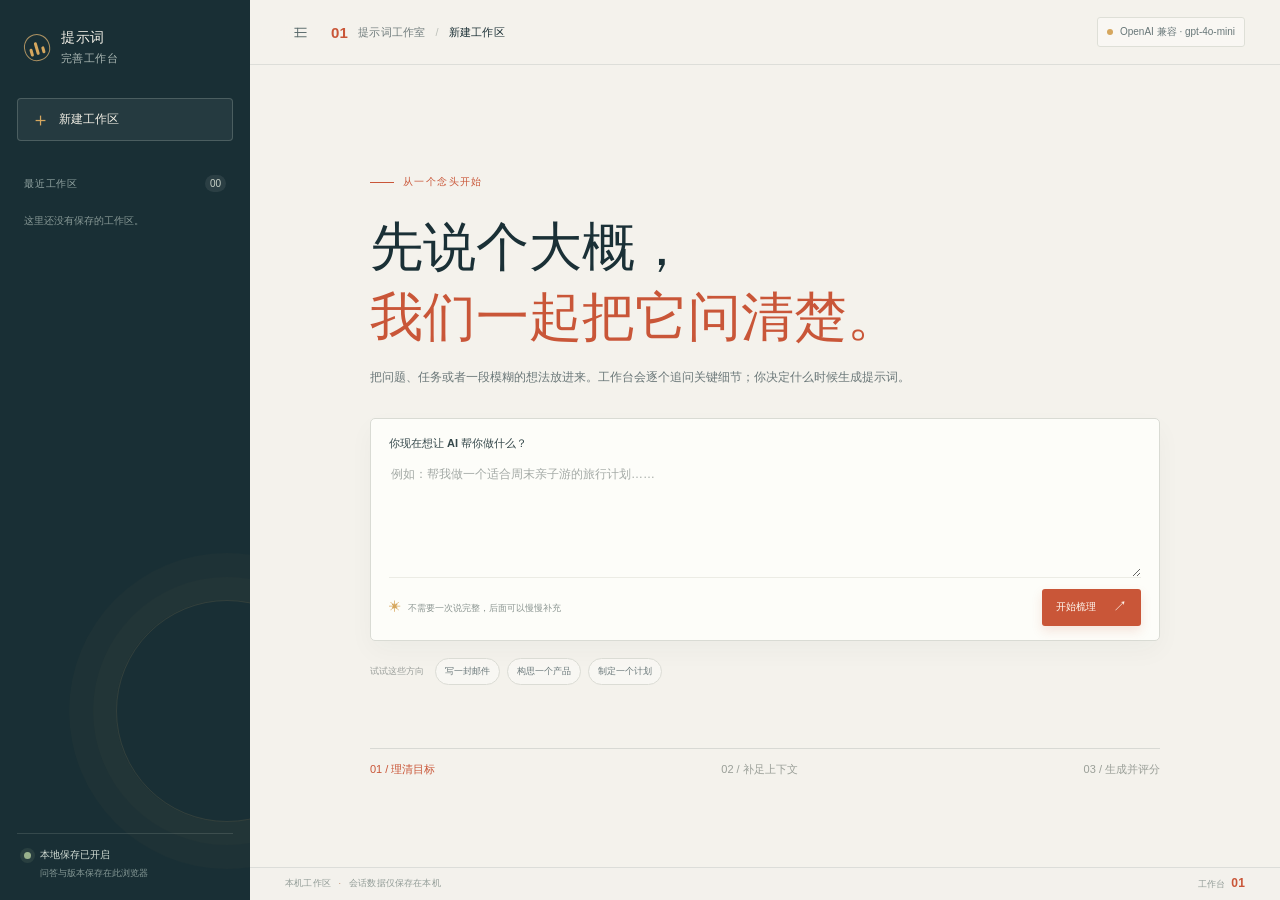
==== static/index.html @ e7ed77cf "初始化：浏览器端提示词完善工作台" ====
<!doctype html>
<html lang="zh-CN">
<head>
  <meta charset="utf-8">
  <meta name="viewport" content="width=device-width, initial-scale=1">
  <meta name="theme-color" content="#f4f2ec">
  <title>提示词完善工作台</title>
  <link rel="stylesheet" href="styles.css?v=19">
  <script src="browser-api.js?v=19" defer></script>
  <script src="app.js?v=19" defer></script>
</head>
<body>
  <div class="app-shell">
    <aside class="sidebar" id="sidebar">
      <div class="brand-lockup">
        <div class="brand-symbol" aria-hidden="true"><span></span><span></span><span></span></div>
        <div>
          <div class="brand-name">提示词</div>
          <div class="brand-caption">完善工作台</div>
        </div>
      </div>

      <button class="new-session-button" id="new-session-button" type="button">
        <span class="plus-mark" aria-hidden="true">＋</span>
        新建工作区
      </button>

      <div class="sidebar-section-head">
        <span>最近工作区</span>
        <span class="session-count" id="session-count">0</span>
      </div>
      <nav class="session-list" id="session-list" aria-label="已保存的会话"></nav>

      <div class="sidebar-footnote">
        <span class="local-indicator" aria-hidden="true"></span>
        <div>
          <strong>本地保存已开启</strong>
          <span>问答与版本保存在此浏览器</span>
        </div>
      </div>
    </aside>

    <main class="main-area">
      <header class="topbar">
        <button class="mobile-brand" id="mobile-brand" type="button" aria-label="打开会话列表">
          <div class="brand-symbol small" aria-hidden="true"><span></span><span></span><span></span></div>
          <span>提示词工作台</span>
        </button>
        <div class="topbar-leading">
          <button class="icon-button sidebar-toggle" id="sidebar-toggle" type="button" aria-label="收起侧栏" title="收起侧栏">
            <svg viewBox="0 0 24 24" aria-hidden="true"><path d="M4 6h16M4 12h16M4 18h16"/><path d="M8 6v12"/></svg>
          </button>
          <div class="crumbs" id="crumbs">
            <span class="crumb-index">01</span>
            <span>提示词工作室</span>
            <span class="crumb-divider">/</span>
            <span class="crumb-current" id="crumb-current">新建工作区</span>
          </div>
        </div>
        <div class="topbar-actions">
          <button class="model-chip" id="model-chip" type="button" aria-label="修改模型连接" aria-haspopup="dialog" title="点击修改模型连接"><span class="model-chip-dot"></span><span id="model-chip-label">模型待配置</span></button>
        </div>
      </header>

      <div class="toast" id="toast" role="status" aria-live="polite"></div>

      <section class="welcome-view" id="welcome-view">
        <div class="welcome-kicker"><span class="kicker-line"></span> 从一个念头开始</div>
        <h1>先说个大概，<br><em>我们一起把它问清楚。</em></h1>
        <p class="welcome-copy">把问题、任务或者一段模糊的想法放进来。工作台会逐个追问关键细节；你决定什么时候生成提示词。</p>

        <form class="starter-card" id="initial-form">
          <label for="initial-request">你现在想让 AI 帮你做什么？</label>
          <textarea id="initial-request" name="initial_request" maxlength="20000" rows="5" placeholder="例如：帮我做一个适合周末亲子游的旅行计划……" required></textarea>
          <div class="starter-footer">
            <span class="input-hint"><span class="sparkle-mark">✳</span> 不需要一次说完整，后面可以慢慢补充</span>
            <button class="primary-button" type="submit"><span>开始梳理</span><span class="button-arrow" aria-hidden="true">↗</span></button>
          </div>
        </form>

        <div class="examples-row">
          <span class="examples-label">试试这些方向</span>
          <button class="example-chip" data-example="帮我写一封邮件，邀请客户参加新品发布会。" type="button">写一封邮件</button>
          <button class="example-chip" data-example="我想做一个帮助小团队整理会议结论的工具。" type="button">构思一个产品</button>
          <button class="example-chip" data-example="帮我制定一个适合初学者的 8 周跑步计划。" type="button">制定一个计划</button>
        </div>

        <div class="welcome-footer"><span>01 / 理清目标</span><span>02 / 补足上下文</span><span>03 / 生成并评分</span></div>
      </section>

      <section class="workspace-view is-hidden" id="workspace-view">
        <div class="workspace-grid">
          <section class="conversation-column" id="conversation-column" aria-label="需求梳理对话">
            <div class="session-heading">
              <div>
                <div class="eyebrow">需求访谈 <span class="eyebrow-rule"></span> <span id="round-label">第 01 问</span></div>
                <h1 id="session-title">工作区</h1>
                <p class="session-subtitle" id="session-subtitle">回答问题时可多选并补充说明；生成时机由你决定。</p>
              </div>
              <div class="conversation-heading-actions"><button class="panel-zoom-button" id="conversation-zoom-button" type="button" aria-haspopup="dialog"><span class="button-icon" aria-hidden="true">⤢</span>放大对话</button><div class="session-state" id="session-state"><span class="state-dot"></span><span id="session-state-label">正在准备提问</span></div></div>
            </div>

            <nav class="question-jump-nav is-hidden" id="question-jump-nav" aria-label="对话问题导航">
              <button class="question-jump-rail" id="question-jump-rail" type="button" aria-label="浏览对话问题" title="悬停或点击查看并跳转到历史提问" aria-expanded="false" aria-controls="question-jump-menu">
                <span class="question-jump-ruler" id="question-jump-ruler" aria-hidden="true"></span>
              </button>
              <div class="question-jump-menu" id="question-jump-menu" aria-hidden="true">
                <div class="question-jump-menu-head"><strong>访谈问题</strong><span id="question-jump-count"></span></div>
                <div class="question-jump-menu-list" id="question-jump-menu-list" role="listbox" aria-label="选择要跳转的问题"></div>
              </div>
            </nav>

            <div class="conversation-scroll" id="conversation-scroll">
              <div class="message-list" id="message-list"></div>
              <div class="retry-row is-hidden" id="retry-row">
                <span id="retry-copy">模型暂时没有响应。</span>
                  <div class="retry-actions"><button class="text-button is-hidden" id="open-model-settings-retry" type="button" aria-controls="settings-dialog">模型设置 ↗</button><button class="text-button" id="retry-button" type="button">重试追问 ↗</button></div>
              </div>
            </div>
            <div class="composer-dock" id="composer-slot" aria-live="polite"></div>
          </section>

          <aside class="result-column" id="result-column" aria-label="提示词结果与评分">
            <div class="result-topline"><span>提示词结果</span><div class="result-topline-actions"><span id="version-count">尚未生成</span><button class="panel-zoom-button is-hidden" id="result-zoom-button" type="button" aria-haspopup="dialog"><span class="button-icon" aria-hidden="true">⤢</span>放大结果</button></div></div>
            <section class="generation-action" id="generation-action" aria-live="polite">
              <div class="generation-action-heading"><span class="generation-action-mark" aria-hidden="true">✳</span><div><span class="eyebrow">下一步</span><strong id="generate-heading">先回答第一个问题</strong></div></div>
              <p id="generate-caption">回答并提交后，这里才会开放第一版生成。</p>
              <button class="generate-button is-hidden" id="generate-button" type="button"><span class="generate-button-mark" aria-hidden="true">✦</span><span id="generate-button-label">生成第一版并评分</span></button>
            </section>
            <div class="empty-result" id="empty-result">
              <span class="result-empty-tag" id="empty-result-tag">尚未生成</span>
              <h2 id="empty-result-title">提示词还未生成</h2>
              <p id="empty-result-copy">生成后，提示词、评分和完善说明会显示在这里。</p>
              <div class="score-preview"><span>生成后显示评分</span><b>—<small>/100</small></b></div>
            </div>

            <div class="result-content is-hidden" id="result-content">
              <div class="score-card" id="score-card">
              <div class="score-card-top"><span>质量评分 <i>模型评估，仅供参考</i><b class="score-collapsed-summary is-hidden" id="score-collapsed-summary"></b></span><div class="score-card-actions"><span class="score-stamp" id="score-stamp">V01</span><button class="section-collapse-button" id="score-collapse-button" type="button" aria-expanded="true" aria-controls="score-card-body">收起</button></div></div>
                <div id="score-card-body">
                  <div class="score-number"><strong id="overall-score">—</strong><span>/ 100</span><span class="score-caption">提示词质量</span></div>
                  <div class="score-radar-figure"><svg class="score-radar" id="score-radar" viewBox="0 0 320 230" role="img" aria-label="提示词质量维度雷达图"></svg><p class="score-radar-hint">中心为 0 分，越靠外分数越高</p></div>
                  <div class="dimension-list" id="dimension-list"></div>
                  <details class="score-explainer">
                    <summary>这些分数代表什么？</summary>
                    <p>总分是模型对整份提示词的参考评估；分数越高，表示关键信息写得越具体。评分不代表任务结果一定正确。</p>
                    <dl>
                      <div><dt>目标清晰度</dt><dd>要完成什么任务、面向谁。</dd></div>
                      <div><dt>背景完整度</dt><dd>必要背景、对象和资料是否齐全。</dd></div>
                      <div><dt>约束覆盖度</dt><dd>范围、边界和限制是否写明。</dd></div>
                      <div><dt>输出要求明确度</dt><dd>格式、语气、长度等要求是否具体。</dd></div>
                    </dl>
                  </details>
                </div>
              </div>

              <div class="prompt-card">
                <div class="prompt-card-head"><div><span class="eyebrow">可直接使用</span><h2>完善后的提示词</h2></div><div class="prompt-actions"><button class="expand-preview-button" id="expand-prompt-preview" type="button" aria-haspopup="dialog"><span class="button-icon" aria-hidden="true">⤢</span>放大预览</button><div class="prompt-view-switch" role="group" aria-label="提示词显示方式"><button id="prompt-preview-button" class="is-selected" type="button" aria-pressed="true">预览</button><button id="prompt-source-button" type="button" aria-pressed="false">Markdown</button></div><button class="copy-button" id="copy-button" type="button" aria-label="复制提示词">复制</button></div></div>
                <div class="prompt-text markdown-preview" id="prompt-text" aria-live="polite"></div>
                <div class="prompt-card-foot"><span>版本 <b id="prompt-version-number">01</b></span><span id="prompt-created-at"></span></div>
              </div>

              <div class="notes-card"><div class="notes-heading"><span class="notes-mark">↗</span><strong>完善说明</strong></div><p id="improvement-notes"></p></div>

              <div class="version-history" id="version-history"><div class="version-history-head"><div><span>版本记录</span><span>历史提示词</span><b class="version-history-summary" id="version-history-summary"></b></div><button class="section-collapse-button history-collapse-button" id="version-history-toggle" type="button" aria-expanded="true" aria-controls="version-history-body">收起</button></div><div id="version-history-body"><p class="version-history-description">每次生成都会保存一个版本。点击版本号，可查看当时的提示词和评分；旧版本会保留。</p><div id="version-list"></div></div></div>
            </div>
          </aside>
        </div>
      </section>

      <footer class="global-footer"><span>本机工作区 <i>·</i> 会话数据仅保存在本机</span><span>工作台 <b>01</b></span></footer>
    </main>
  </div>

  <dialog class="settings-dialog" id="settings-dialog">
    <form class="settings-form" id="settings-form" method="dialog">
      <div class="dialog-heading"><div><span class="eyebrow">模型连接</span><h2>选择你的工作引擎</h2></div><button class="dialog-close" id="settings-close" type="button" aria-label="关闭">×</button></div>
      <p class="dialog-copy">模型请求由浏览器直接发送。设置保存在此浏览器；API Key 只留在当前页面内存中，刷新后需重新填写。模型服务需允许当前页面跨域访问。</p>
      <label class="field-label" for="provider-select">服务类型</label>
      <select id="provider-select" name="provider"><option value="openai">OpenAI 兼容接口</option><option value="ollama">Ollama 本地模型</option></select>

      <div class="provider-fields" id="openai-fields">
        <label class="field-label" for="openai-model">模型名称 <span>可选列表，也可手动输入</span></label>
        <div class="model-picker"><input id="openai-model" list="openai-model-list" autocomplete="off" placeholder="例如 gpt-4o-mini"><datalist id="openai-model-list"></datalist><button class="fetch-model-button" id="fetch-openai-models" type="button">获取列表</button></div>
        <label class="field-label" for="openai-base-url">Base URL <span>可选</span></label><input id="openai-base-url" autocomplete="url" placeholder="https://api.openai.com/v1">
        <label class="field-label" for="openai-api-key">API Key <span id="openai-key-state">未配置</span></label><input id="openai-api-key" type="password" autocomplete="new-password" placeholder="输入后仅在当前页面内存中保留">
        <button class="clear-key-button" id="clear-openai-key" type="button">清除当前页面中的临时密钥</button>
      </div>

      <div class="provider-fields is-hidden" id="ollama-fields">
        <label class="field-label" for="ollama-model">模型名称 <span>可选列表，也可手动输入</span></label>
        <div class="model-picker"><input id="ollama-model" list="ollama-model-list" autocomplete="off" placeholder="qwen2.5:7b"><datalist id="ollama-model-list"></datalist><button class="fetch-model-button" id="fetch-ollama-models" type="button">获取列表</button></div>
        <label class="field-label" for="ollama-base-url">Base URL</label><input id="ollama-base-url" autocomplete="url" placeholder="http://127.0.0.1:11434">
        <div class="ollama-tip"><span>↗</span> 请先启动 Ollama 并下载模型；同时配置 OLLAMA_ORIGINS 允许当前页面跨域访问。</div>
      </div>

      <div class="dialog-actions"><button class="secondary-button model-test-button" id="test-model-button" type="button">测试模型</button><div class="dialog-action-group"><button class="dialog-cancel" id="settings-cancel" type="button">取消</button><button class="primary-button" type="submit">应用设置 <span class="button-arrow" aria-hidden="true">↗</span></button></div></div>
      <div class="settings-feedback" id="settings-feedback" role="status"></div>
    </form>
  </dialog>

  <dialog class="prompt-preview-dialog" id="prompt-preview-dialog" aria-labelledby="prompt-preview-title">
    <div class="prompt-preview-shell">
      <header class="prompt-preview-head">
        <div class="prompt-preview-heading"><span class="eyebrow">可直接使用 · <span id="prompt-preview-version">V01</span></span><h2 id="prompt-preview-title">完善后的提示词</h2></div>
        <div class="prompt-preview-actions">
          <div class="prompt-view-switch" role="group" aria-label="放大预览显示方式"><button id="prompt-modal-preview-button" class="is-selected" type="button" aria-pressed="true">预览</button><button id="prompt-modal-source-button" type="button" aria-pressed="false">Markdown</button></div>
          <button class="copy-button" id="prompt-modal-copy-button" type="button" aria-label="复制提示词">复制</button>
          <button class="dialog-close prompt-preview-close" id="prompt-preview-close" type="button" aria-label="关闭放大预览">×</button>
        </div>
      </header>
      <div class="prompt-preview-body"><div class="prompt-text markdown-preview" id="prompt-modal-text" aria-live="polite"></div></div>
      <footer class="prompt-preview-foot"><span>版本 <b id="prompt-preview-footer-version">01</b></span><span>点击“Markdown”可查看并复制原始格式</span></footer>
    </div>
  </dialog>

  <dialog class="focus-dialog" id="focus-dialog" aria-labelledby="focus-dialog-title">
    <div class="focus-dialog-shell">
      <header class="focus-dialog-head"><div><span class="eyebrow">专注查看</span><h2 id="focus-dialog-title">需求对话</h2></div><button class="dialog-close" id="focus-dialog-close" type="button" aria-label="关闭放大视图">×</button></header>
      <div class="focus-dialog-content" id="focus-dialog-content"></div>
    </div>
  </dialog>
</body>
</html>
---- static/styles.css ----
:root {
  color-scheme: light;
  --paper: #f4f2ec;
  --paper-bright: #fbfaf7;
  --ink: #192e34;
  --ink-soft: #526166;
  --muted: #879091;
  --line: #deded7;
  --line-dark: rgba(237, 241, 233, 0.13);
  --rail: #192f35;
  --rail-soft: #244149;
  --accent: #c95638;
  --accent-dark: #a94029;
  --accent-pale: #f2e4dc;
  --gold: #d6a75e;
  --green: #92a98e;
  --body: "Microsoft YaHei UI", "Microsoft YaHei", "Noto Sans SC", "PingFang SC", sans-serif;
  --display: var(--body);
  font-family: var(--body);
  background: var(--paper);
  color: var(--ink);
  font-synthesis: none;
  text-rendering: optimizeLegibility;
}

* { box-sizing: border-box; }
body { margin: 0; min-width: 320px; min-height: 100vh; background: var(--paper); }
button, textarea, input, select { font: inherit; }
button { cursor: pointer; }
button:focus-visible, textarea:focus-visible, input:focus-visible, select:focus-visible { outline: 3px solid rgba(201, 86, 56, .28); outline-offset: 2px; }
.app-shell { display: grid; grid-template-columns: 250px minmax(0, 1fr); min-height: 100vh; transition: grid-template-columns .24s ease; }

.sidebar { position: relative; display: flex; flex-direction: column; min-height: 100vh; padding: 28px 17px 18px; color: #edf0e8; background: var(--rail); overflow: hidden; }
.sidebar::after { position: absolute; right: -88px; bottom: 78px; width: 220px; height: 220px; border: 1px solid rgba(219, 174, 109, .13); border-radius: 50%; content: ""; box-shadow: 0 0 0 23px rgba(219, 174, 109, .025), 0 0 0 47px rgba(219, 174, 109, .018); pointer-events: none; }
.brand-lockup { display: flex; align-items: center; gap: 11px; padding: 1px 7px 32px; }
.brand-symbol { display: flex; align-items: flex-end; gap: 3px; width: 26px; height: 27px; padding: 5px 4px; border: 1px solid rgba(229, 184, 115, .72); border-radius: 50% 50% 47% 47%; transform: rotate(-16deg); }
.brand-symbol span { display: block; width: 3px; border-radius: 5px; background: var(--gold); }
.brand-symbol span:nth-child(1) { height: 8px; }.brand-symbol span:nth-child(2) { height: 13px; }.brand-symbol span:nth-child(3) { height: 7px; }
.brand-name { color: #f4f1e8; font-family: var(--body); font-size: 14px; font-weight: 700; letter-spacing: .04em; }
.brand-name span { color: var(--gold); }
.brand-caption { margin-top: 4px; color: #aab7b3; font-size: 11px; letter-spacing: .04em; }
.new-session-button { display: flex; align-items: center; gap: 9px; width: 100%; min-height: 43px; padding: 0 13px; border: 1px solid rgba(231, 237, 226, .2); border-radius: 4px; color: #f1eee4; background: rgba(255, 255, 255, .055); text-align: left; font-size: 12px; transition: background .18s ease, border-color .18s ease, transform .18s ease; }
.new-session-button:hover { border-color: rgba(226, 183, 116, .65); background: rgba(255, 255, 255, .11); transform: translateY(-1px); }
.plus-mark { color: var(--gold); font-size: 19px; line-height: 1; }
.sidebar-section-head { display: flex; justify-content: space-between; align-items: center; margin: 34px 7px 11px; color: #91a3a1; font-size: 10px; letter-spacing: .08em; text-transform: uppercase; }
.session-count { min-width: 20px; padding: 3px 5px; border-radius: 10px; color: #c6d0c6; background: rgba(255, 255, 255, .08); text-align: center; font-size: 10px; letter-spacing: 0; }
.session-list { display: flex; flex-direction: column; gap: 4px; max-height: calc(100vh - 245px); overflow: auto; scrollbar-color: rgba(255,255,255,.2) transparent; scrollbar-width: thin; }
.session-row { position: relative; }
.session-item { position: relative; display: grid; grid-template-columns: 1fr auto; gap: 5px 7px; width: 100%; padding: 11px 9px 10px 12px; border: 1px solid transparent; border-radius: 4px; color: #b5c2bd; background: transparent; text-align: left; transition: .18s ease; }
.session-item { padding-right: 38px; }
.session-item:hover { color: #f2eee3; background: rgba(255, 255, 255, .055); }
.session-item.is-active { border-color: rgba(221, 173, 100, .22); color: #f7f1e7; background: rgba(222, 179, 112, .105); }
.session-item-title { overflow: hidden; font-size: 12px; line-height: 1.55; text-overflow: ellipsis; white-space: nowrap; }
.session-item-meta { color: #829491; font-size: 10px; letter-spacing: .02em; }
.session-item-score { align-self: start; padding: 3px 5px; border-radius: 3px; color: #e0bd82; background: rgba(225, 182, 113, .11); font-size: 10px; }
.session-delete { position: absolute; right: 6px; bottom: 7px; display: none; padding: 3px 5px; border: 0; border-radius: 3px; color: #d9a69a; background: rgba(25, 47, 53, .94); font-size: 9px; }
.session-row:hover .session-delete, .session-row:focus-within .session-delete { display: block; }
.session-delete:hover { color: white; background: var(--accent); }
.empty-history { margin: 9px 7px; color: #879895; font-size: 10px; line-height: 1.7; }
.sidebar-footnote { position: relative; z-index: 1; display: flex; align-items: flex-start; gap: 9px; margin-top: auto; padding: 14px 7px 2px; border-top: 1px solid var(--line-dark); }
.local-indicator { flex: 0 0 7px; width: 7px; height: 7px; margin-top: 4px; border-radius: 50%; background: #9ab28d; box-shadow: 0 0 0 4px rgba(154, 178, 141, .12); }
.sidebar-footnote strong, .sidebar-footnote span { display: block; }
.sidebar-footnote strong { margin-bottom: 4px; color: #d2dcd4; font-size: 10px; font-weight: 500; }
.sidebar-footnote div span { color: #859895; font-size: 9px; line-height: 1.6; }

.main-area { display: flex; flex-direction: column; min-width: 0; min-height: 100vh; background-color: var(--paper); background-image: radial-gradient(rgba(49, 67, 66, .06) .55px, transparent .55px); background-size: 12px 12px; }
.topbar { position: relative; z-index: 5; display: flex; align-items: center; justify-content: space-between; min-height: 65px; padding: 0 35px; border-bottom: 1px solid rgba(25, 46, 52, .1); background: rgba(244, 242, 236, .91); backdrop-filter: blur(16px); }
.crumbs { display: flex; align-items: center; gap: 10px; color: #707c7d; font-size: 11px; letter-spacing: .02em; }
.crumb-index { color: var(--accent); font-family: var(--body); font-size: 15px; font-style: normal; font-weight: 700; }
.crumb-divider { color: #bcc0ba; }
.crumb-current { max-width: min(34vw, 360px); overflow: hidden; color: var(--ink); text-overflow: ellipsis; white-space: nowrap; }
.topbar-leading { display: flex; align-items: center; gap: 15px; min-width: 0; }
.topbar-actions { display: flex; align-items: center; gap: 12px; }
.sidebar-toggle { flex: 0 0 auto; }
.model-chip { display: flex; align-items: center; gap: 7px; padding: 7px 9px; border: 1px solid #dedfd7; border-radius: 3px; color: #687778; background: rgba(255,255,255,.4); text-align: left; font-size: 10px; transition: border-color .18s ease, background .18s ease, color .18s ease; }
.model-chip:hover { border-color: #c9a587; color: var(--accent-dark); background: #fffdfa; }
.model-chip-dot { width: 6px; height: 6px; border-radius: 50%; background: var(--gold); }
.model-chip.is-configured .model-chip-dot { background: #839e79; box-shadow: 0 0 0 3px rgba(131,158,121,.12); }
.icon-button { display: grid; place-items: center; width: 31px; height: 31px; padding: 0; border: 1px solid transparent; border-radius: 50%; color: #59696a; background: transparent; transition: .18s ease; }
.icon-button:hover { border-color: #d9d9d0; color: var(--accent); background: #fffdfa; }
.icon-button svg { width: 17px; height: 17px; fill: none; stroke: currentColor; stroke-width: 1.35; stroke-linecap: round; stroke-linejoin: round; }
.mobile-brand { display: none; align-items: center; gap: 8px; padding: 0; border: 0; color: var(--ink); background: transparent; font-family: var(--body); font-size: 12px; font-weight: 700; letter-spacing: .02em; }
.brand-symbol.small { width: 22px; height: 22px; padding: 4px 3px; }
.toast { position: fixed; z-index: 20; top: 77px; left: 50%; max-width: min(90vw, 520px); padding: 11px 17px; border: 1px solid rgba(255,255,255,.18); border-radius: 4px; color: #f8f4ed; background: #20383d; box-shadow: 0 12px 32px rgba(22, 41, 45, .18); opacity: 0; pointer-events: none; transform: translate(-50%, -8px); transition: .24s ease; font-size: 11px; line-height: 1.55; }
.toast.is-visible { opacity: 1; transform: translate(-50%, 0); }

.welcome-view { width: min(100% - 60px, 850px); margin: auto; padding: 62px 30px 42px; animation: arrive .55s cubic-bezier(.22,1,.36,1) both; }
.welcome-kicker { display: flex; align-items: center; gap: 9px; color: var(--accent); font-size: 10px; letter-spacing: .14em; }
.kicker-line { width: 24px; height: 1px; background: var(--accent); }
.welcome-view h1 { margin: 23px 0 14px; color: #1a3036; font-family: var(--display); font-size: clamp(34px, 4.4vw, 53px); font-weight: 600; letter-spacing: 0; line-height: 1.32; }
.welcome-view h1 em { color: var(--accent); font-weight: 400; }
.welcome-copy { max-width: 570px; margin: 0; color: #6a7778; font-size: 12px; line-height: 1.9; }
.starter-card { margin-top: 29px; padding: 17px 18px 14px; border: 1px solid #d9dbd4; border-radius: 5px; background: rgba(255, 255, 252, .84); box-shadow: 0 10px 26px rgba(35, 51, 50, .035); transition: border-color .2s ease, box-shadow .2s ease; }
.starter-card:focus-within { border-color: rgba(201, 86, 56, .5); box-shadow: 0 10px 29px rgba(201, 86, 56, .07); }
.starter-card label { display: block; margin-bottom: 10px; color: #35484b; font-size: 11px; font-weight: 600; }
.starter-card textarea, .answer-composer textarea, .feedback-card textarea { display: block; width: 100%; resize: vertical; border: 0; outline: 0; color: var(--ink); background: transparent; font-size: 12px; line-height: 1.85; }
.starter-card textarea { min-height: 116px; }
textarea::placeholder, input::placeholder { color: #a4aaa6; }
.starter-footer { display: flex; align-items: center; justify-content: space-between; gap: 15px; padding-top: 11px; border-top: 1px solid #ecece5; }
.input-hint { color: #8b9591; font-size: 9px; }
.sparkle-mark { margin-right: 4px; color: var(--gold); font-size: 12px; }
.primary-button { display: inline-flex; align-items: center; justify-content: center; gap: 17px; min-height: 37px; padding: 0 14px; border: 0; border-radius: 3px; color: #fff9f1; background: var(--accent); box-shadow: 0 5px 11px rgba(201, 86, 56, .15); font-size: 10px; transition: background .2s ease, transform .2s ease, box-shadow .2s ease; }
.primary-button:hover { background: var(--accent-dark); box-shadow: 0 7px 16px rgba(201, 86, 56, .23); transform: translateY(-1px); }
.button-arrow { font-size: 14px; }
.examples-row { display: flex; align-items: center; flex-wrap: wrap; gap: 7px; margin-top: 17px; }
.examples-label { margin-right: 4px; color: #9a9f9b; font-size: 9px; }
.example-chip { padding: 6px 9px; border: 1px solid #dbdcd5; border-radius: 20px; color: #697779; background: rgba(251,250,247,.68); font-size: 9px; transition: .18s ease; }
.example-chip:hover { border-color: #d7a28f; color: var(--accent-dark); background: #fffaf5; }
.welcome-footer { display: flex; justify-content: space-between; margin-top: 63px; padding-top: 13px; border-top: 1px solid rgba(27, 47, 52, .13); color: #9a9f98; font-family: var(--display); font-size: 11px; }
.welcome-footer span:first-child { color: var(--accent); }

.workspace-view { flex: 1; min-height: 0; padding: 27px 30px 25px; }
.workspace-grid { display: grid; grid-template-columns: minmax(350px, 1.05fr) minmax(310px, .8fr); gap: 27px; width: min(100%, 1260px); height: 100%; min-height: 0; margin: 0 auto; }
.conversation-column, .result-column { display: flex; flex-direction: column; min-height: 0; }
.session-heading { display: flex; align-items: flex-start; justify-content: space-between; gap: 12px; padding: 4px 1px 17px; border-bottom: 1px solid rgba(25, 46, 52, .13); }
.eyebrow { display: flex; align-items: center; gap: 7px; color: var(--accent); font-size: 10px; letter-spacing: .06em; text-transform: uppercase; }
.eyebrow-rule { width: 17px; height: 1px; background: #c9a28a; }
.session-heading h1 { max-width: 650px; margin: 10px 0 5px; overflow: hidden; color: var(--ink); font-family: var(--display); font-size: 25px; font-weight: 600; letter-spacing: 0; text-overflow: ellipsis; white-space: nowrap; }
.session-subtitle { margin: 0; color: #85908e; font-size: 10px; }
.session-state { display: flex; align-items: center; gap: 6px; margin-top: 3px; padding: 6px 8px; border: 1px solid #dfddd3; border-radius: 15px; color: #798581; background: rgba(251,250,247,.7); white-space: nowrap; font-size: 9px; }
.state-dot { width: 5px; height: 5px; border-radius: 50%; background: #8b9f82; }
.session-state.is-thinking { border-color: #d8a57d; color: #92503a; background: #fbefe5; }
.session-state.is-thinking .state-dot { background: #c75d3c; animation: thinking-pulse 1.05s ease-in-out infinite; }
.conversation-scroll { flex: 1; min-height: 125px; overflow: auto; scrollbar-color: #c7c9c1 transparent; scrollbar-width: thin; }
.message-list { display: flex; flex-direction: column; gap: 13px; padding: 17px 3px 18px 0; }
.message { display: flex; gap: 10px; animation: message-in .32s ease both; }
.message-avatar { display: grid; flex: 0 0 25px; place-items: center; width: 25px; height: 25px; border-radius: 50%; font-family: var(--body); font-size: 11px; font-weight: 600; }
.message.assistant .message-avatar { color: #a14a30; background: #f0e2d9; }
.message.user .message-avatar { color: #486268; background: #dce5e0; }
.message-body { min-width: 0; padding-top: 2px; }
.message-meta { display: flex; align-items: center; gap: 8px; margin-bottom: 5px; color: #82908e; font-size: 10px; }
.message-meta strong { color: #34494c; font-weight: 600; }
.message-text { color: #34484b; font-size: 11px; line-height: 1.8; white-space: pre-wrap; overflow-wrap: anywhere; }
.message.assistant.is-question { margin-top: 2px; padding: 11px 13px 12px 0; }
.message.assistant.is-question .message-text { color: #253f44; font-size: 13px; }
.message.assistant.is-notice .message-text { color: #8c6d48; }
.quick-replies { margin-top: 11px; }
.quick-replies-label { margin-bottom: 6px; color: #8b9690; font-size: 9px; }
.quick-replies-list { display: flex; flex-wrap: wrap; gap: 6px; }
.quick-reply-button { max-width: 100%; padding: 7px 10px; border: 1px solid #d7dcd4; border-radius: 4px; color: #496164; background: rgba(255, 255, 252, .86); text-align: left; font-size: 10px; line-height: 1.5; overflow-wrap: anywhere; transition: border-color .18s ease, color .18s ease, background .18s ease, transform .18s ease; }
.quick-reply-button:hover { border-color: #c78b70; color: var(--accent-dark); background: #fffaf5; transform: translateY(-1px); }
.quick-reply-button:focus-visible { outline: 2px solid rgba(201, 86, 56, .28); outline-offset: 2px; }
.retry-row { display: flex; align-items: center; justify-content: space-between; gap: 9px; margin: 3px 2px 12px 34px; padding: 8px 10px; border: 1px solid #e9cfc4; border-radius: 4px; color: #98553f; background: #fbf0e9; font-size: 9px; line-height: 1.6; }
.text-button { padding: 4px 6px; border: 0; color: var(--accent-dark); background: transparent; white-space: nowrap; font-size: 9px; }
.text-button:hover { text-decoration: underline; }
.answer-composer, .feedback-card { padding: 13px 14px 10px; border: 1px solid #d9dcd4; border-radius: 4px; background: rgba(255, 255, 252, .79); }
.composer-label { display: flex; align-items: center; gap: 8px; margin-bottom: 5px; color: #536366; font-size: 10px; font-weight: 600; }
.composer-index { display: grid; place-items: center; width: 17px; height: 17px; border: 1px solid #d6b18e; border-radius: 50%; color: #ac6743; font-family: var(--display); font-size: 10px; font-style: italic; }
.answer-composer textarea, .feedback-card textarea { min-height: 63px; }
.composer-bottom { display: flex; align-items: center; justify-content: space-between; gap: 10px; padding-top: 7px; border-top: 1px solid #ecece5; }
.muted-hint { color: #9aa29e; font-size: 9px; }
.secondary-button { display: inline-flex; align-items: center; gap: 12px; min-height: 30px; padding: 0 10px; border: 1px solid #c6ccc5; border-radius: 3px; color: #42585b; background: #f8f8f3; font-size: 9px; transition: .18s ease; }
.secondary-button:hover { border-color: #b17d62; color: var(--accent-dark); background: white; }
.secondary-button:disabled, .generate-button:disabled, .primary-button:disabled { cursor: wait; opacity: .58; transform: none; }
.generate-strip { display: flex; align-items: center; justify-content: space-between; gap: 10px; margin-top: 11px; padding: 11px 12px; border: 1px solid rgba(201, 86, 56, .2); border-radius: 4px; background: #f3e8de; }
.generate-copy { display: flex; align-items: center; gap: 8px; min-width: 0; }
.generate-icon { color: var(--accent); font-size: 14px; }
.generate-copy strong, .generate-copy span { display: block; }
.generate-copy strong { margin-bottom: 3px; color: #63473d; font-size: 9px; font-weight: 600; }
.generate-copy div span { color: #9a7970; font-size: 8px; }
.generate-button { display: inline-flex; flex: 0 0 auto; align-items: center; gap: 7px; min-height: 31px; padding: 0 11px; border: 0; border-radius: 3px; color: #fff7ee; background: var(--accent); font-size: 9px; transition: .18s ease; }
.generate-button:hover { background: var(--accent-dark); box-shadow: 0 5px 14px rgba(201, 86, 56, .2); }
.generate-button-mark { font-size: 13px; }
.feedback-card { margin-top: 12px; border-color: rgba(47, 82, 81, .19); background: rgba(242, 244, 237, .9); animation: arrive .3s ease both; }
.feedback-head { display: flex; align-items: flex-start; justify-content: space-between; gap: 12px; margin-bottom: 9px; }
.feedback-head-actions { display: flex; align-items: center; gap: 6px; }
.feedback-collapse-button, .feedback-expand-button, .feedback-return-button { min-height: 27px; padding: 0 9px; border: 1px solid #d5dbd2; border-radius: 3px; color: #607573; background: rgba(255, 255, 252, .7); font-size: 9px; transition: .18s ease; white-space: nowrap; }
.feedback-collapse-button:hover, .feedback-expand-button:hover, .feedback-return-button:hover { border-color: #b17d62; color: var(--accent-dark); background: white; }
.feedback-collapsed-row { display: flex; align-items: center; justify-content: space-between; gap: 12px; margin-top: 12px; padding: 10px 12px; border: 1px solid rgba(47, 82, 81, .2); border-radius: 5px; color: #72817b; background: #f5f6f0; font-size: 10px; line-height: 1.5; }
.feedback-collapsed-actions { display: flex; flex: 0 0 auto; align-items: center; gap: 6px; }
.feedback-expand-button { border-color: #c6ccc5; color: #42585b; }
.feedback-return-button { border-color: transparent; color: #9a573f; background: transparent; }
.feedback-head h2 { margin: 5px 0 0; color: #334b4d; font-family: var(--display); font-size: 18px; font-weight: 600; }
.feedback-count { padding: 4px 6px; border: 1px solid #dbe0d7; border-radius: 3px; color: #71807c; font-size: 8px; }
.feedback-card textarea { min-height: 54px; }
.feedback-card .composer-bottom { border-color: #e4e8de; }

.result-column { overflow: auto; padding-left: 1px; scrollbar-color: #c7c9c1 transparent; scrollbar-width: thin; }
.result-topline { display: flex; align-items: center; justify-content: space-between; min-height: 31px; margin-bottom: 13px; border-bottom: 1px solid rgba(25, 46, 52, .13); color: #667677; font-size: 10px; letter-spacing: .04em; text-transform: uppercase; }
.result-topline span:last-child { color: #89938d; font-size: 9px; letter-spacing: .02em; }
.empty-result { display: flex; flex: 1; flex-direction: column; align-items: flex-start; justify-content: center; min-height: 280px; padding: 20px 22px; border: 1px dashed #cdd0c8; border-radius: 4px; background: rgba(250, 249, 245, .6); }
.empty-orbit { display: grid; place-items: center; width: 46px; height: 46px; margin-bottom: 22px; border: 1px solid #dcc0a8; border-radius: 50%; color: var(--accent); background: radial-gradient(circle, #fffaf3 0 43%, #f0e8db 45% 47%, transparent 49%); font-size: 17px; }
.result-empty-tag { margin-bottom: 8px; padding: 4px 7px; border: 1px solid #d9ded5; border-radius: 12px; color: #7b8982; font-size: 8px; }
.empty-result h2 { margin: 0 0 9px; color: #455a5c; font-family: var(--display); font-size: 23px; font-weight: 600; line-height: 1.45; }
.empty-result p { max-width: 260px; margin: 0; color: #87918e; font-size: 10px; line-height: 1.8; }
.score-preview { display: flex; align-items: flex-end; justify-content: space-between; width: 100%; margin-top: auto; padding-top: 27px; color: #99a19c; }
.score-preview span { font-size: 8px; letter-spacing: .16em; }
.score-preview b { color: #aab0a9; font-family: var(--display); font-size: 32px; font-weight: 400; line-height: 1; }
.score-preview small { margin-left: 3px; font-family: var(--body); font-size: 9px; }
.result-content { display: flex; flex-direction: column; gap: 12px; padding-bottom: 8px; animation: arrive .35s ease both; }
.score-card { padding: 16px 17px; border: 1px solid #dfd5c4; border-radius: 6px; color: #34494c; background: linear-gradient(145deg, #fffdf8 0%, #f5efe3 100%); box-shadow: 0 8px 20px rgba(67, 53, 36, .08); }
.score-card-top { display: flex; align-items: center; justify-content: space-between; color: #42585a; font-size: 11px; }
.score-card-top i { margin-left: 5px; color: #788680; font-size: 10px; font-style: normal; }
.score-stamp { padding: 4px 6px; border: 1px solid #e4d5ba; border-radius: 4px; color: #95623a; background: rgba(255, 249, 237, .8); font-family: var(--body); font-size: 9px; font-weight: 600; letter-spacing: .02em; }
.score-number { display: flex; align-items: baseline; gap: 4px; margin: 12px 0 13px; }
.score-number strong { color: #bd573a; font-family: var(--body); font-size: 44px; font-weight: 700; line-height: 1; font-variant-numeric: tabular-nums; }
.score-number > span:nth-child(2) { color: #73817b; font-size: 11px; }
.score-caption { margin-left: auto; color: #7c8983; font-size: 9px; letter-spacing: .04em; }
.dimension-list { display: grid; grid-template-columns: repeat(2, minmax(0, 1fr)); gap: 7px; }
.dimension-row { display: flex; min-width: 0; align-items: center; justify-content: space-between; gap: 7px; padding: 7px 8px; border: 1px solid #e7dfd1; border-radius: 5px; color: #4e6262; background: rgba(255, 255, 255, .58); font-size: 10px; }
.dimension-name { overflow: hidden; text-overflow: ellipsis; white-space: nowrap; }
.dimension-track { height: 3px; overflow: hidden; border-radius: 4px; background: rgba(227, 236, 224, .13); }
.dimension-fill { height: 100%; border-radius: inherit; background: linear-gradient(90deg, #bc775b, #e0bc78); transition: width .6s cubic-bezier(.22,1,.36,1); }
.dimension-score { color: #a94f34; text-align: right; font-family: var(--body); font-size: 11px; font-weight: 700; font-variant-numeric: tabular-nums; }
.score-explainer { margin-top: 13px; padding-top: 10px; border-top: 1px solid #e6decf; color: #526467; }
.score-explainer summary { color: #965e3e; cursor: pointer; font-size: 10px; }
.score-explainer summary:hover { color: #743d29; }
.score-explainer p { margin: 8px 0; color: #657572; font-size: 10px; line-height: 1.7; }
.score-explainer dl { display: grid; gap: 5px; margin: 0; }
.score-explainer dl div { display: grid; grid-template-columns: 91px 1fr; gap: 7px; font-size: 9px; line-height: 1.6; }
.score-explainer dt { color: #98613f; }
.score-explainer dd { margin: 0; color: #657572; }
.prompt-card { overflow: hidden; border: 1px solid #d7d9d1; border-radius: 4px; background: rgba(255, 255, 252, .9); }
.prompt-card-head { display: flex; align-items: center; justify-content: space-between; gap: 8px; padding: 12px 13px 9px; border-bottom: 1px solid #ecede7; }
.prompt-card-head h2 { margin: 4px 0 0; color: #3c5053; font-family: var(--display); font-size: 19px; font-weight: 600; }
.expand-preview-button { padding: 5px 8px; border: 1px solid #d7d9d1; border-radius: 3px; color: #8d4933; background: #fff8f1; font-size: 8px; transition: .18s ease; white-space: nowrap; }
.expand-preview-button:hover { border-color: #c67b60; background: #f7e9df; }
.copy-button { padding: 5px 8px; border: 1px solid #d7d9d1; border-radius: 3px; color: #6a7b79; background: transparent; font-size: 8px; transition: .18s ease; }
.copy-button:hover { border-color: #c67b60; color: var(--accent-dark); background: #fff8f1; }
.prompt-text { max-height: 310px; overflow: auto; padding: 12px 13px 14px; color: #435255; font-size: 11px; line-height: 1.82; white-space: pre-wrap; overflow-wrap: anywhere; scrollbar-width: thin; }
.prompt-card-foot { display: flex; justify-content: space-between; padding: 8px 13px; border-top: 1px solid #ecede7; color: #9aa19a; font-size: 8px; }
.prompt-card-foot b { color: var(--accent); font-weight: 600; }
.notes-card { padding: 11px 13px 12px; border-left: 2px solid #d6a96c; background: rgba(239, 234, 222, .77); }
.notes-heading { display: flex; align-items: center; gap: 7px; color: #695541; font-size: 9px; }
.notes-mark { color: var(--accent); font-size: 11px; }
.notes-card p { margin: 7px 0 0; color: #746c5f; font-size: 10px; line-height: 1.75; white-space: pre-wrap; }
.version-history { padding-top: 2px; }
.version-history-head { display: flex; justify-content: space-between; margin-bottom: 7px; color: #778583; font-size: 8px; }
.version-history-head span:first-child { color: #536669; font-size: 9px; font-weight: 600; }
.version-history-description { margin: -2px 0 8px; color: #788681; font-size: 10px; line-height: 1.65; }
#version-list { display: flex; flex-wrap: wrap; gap: 6px; }
.version-pill { display: inline-flex; align-items: center; gap: 6px; padding: 6px 8px; border: 1px solid #d8dad3; border-radius: 3px; color: #77817e; background: rgba(251,250,247,.72); font-size: 8px; transition: .16s ease; }
.version-pill:hover { border-color: #bd8a6e; color: var(--accent-dark); }
.version-pill.is-selected { border-color: #c27a5e; color: #9e482f; background: #f2e5dc; }
.version-pill b { font-family: var(--body); font-size: 10px; font-weight: 600; font-variant-numeric: tabular-nums; }

.global-footer { display: flex; align-items: center; justify-content: space-between; min-height: 33px; padding: 0 35px; border-top: 1px solid rgba(25, 46, 52, .1); color: #929c97; background: rgba(244, 242, 236, .93); font-size: 9px; letter-spacing: .02em; }
.global-footer i { margin: 0 5px; color: #c38d6d; font-style: normal; }
.global-footer b { margin-left: 3px; color: var(--accent); font-family: var(--display); font-size: 12px; font-weight: 600; }
.is-hidden { display: none !important; }

.settings-dialog { width: min(490px, calc(100vw - 28px)); max-height: min(90vh, 760px); padding: 0; overflow: auto; border: 1px solid #deded6; border-radius: 6px; color: var(--ink); background: var(--paper-bright); box-shadow: 0 25px 80px rgba(20, 42, 46, .25); }
.settings-dialog::backdrop { background: rgba(17, 37, 41, .45); backdrop-filter: blur(3px); }
.prompt-preview-dialog { width: min(1120px, calc(100vw - 32px)); height: min(94dvh, 1080px); max-height: calc(100dvh - 24px); padding: 0; overflow: hidden; border: 1px solid #d5d8cf; border-radius: 8px; color: var(--ink); background: #fbfaf6; box-shadow: 0 28px 100px rgba(14, 34, 38, .32); }
.prompt-preview-dialog::backdrop { background: rgba(17, 37, 41, .62); backdrop-filter: blur(4px); }
.prompt-preview-shell { display: grid; grid-template-rows: auto minmax(0, 1fr) auto; width: 100%; height: 100%; min-height: 0; }
.prompt-preview-head { display: flex; align-items: center; justify-content: space-between; gap: 20px; padding: 19px 25px 16px; border-bottom: 1px solid #e4e5dd; background: rgba(255, 255, 252, .97); }
.prompt-preview-heading h2 { margin: 5px 0 0; color: #30484b; font-family: var(--display); font-size: 24px; font-weight: 600; }
.prompt-preview-actions { display: flex; align-items: center; gap: 9px; }
.prompt-preview-actions .prompt-view-switch button, .prompt-preview-actions .copy-button, .prompt-preview-actions .expand-preview-button { min-height: 34px; padding: 0 12px; font-size: 10px; }
.prompt-preview-close { flex: 0 0 auto; width: 34px; height: 34px; font-size: 20px; }
.prompt-preview-body { overflow: auto; overscroll-behavior: contain; scrollbar-color: #c7c9c1 transparent; scrollbar-width: thin; }
.prompt-preview-dialog .prompt-text { width: min(100%, 940px); max-height: none; min-height: 100%; margin: 0 auto; padding: 34px 48px 54px; overflow: visible; color: #3e5052; font-size: 14px; line-height: 1.95; }
.prompt-preview-dialog .prompt-text.markdown-source { white-space: pre-wrap; overflow-wrap: anywhere; font-family: Consolas, "Cascadia Code", monospace; font-size: 13px; }
.prompt-preview-dialog .prompt-text.markdown-preview h3 { margin-top: 25px; font-size: 21px; }
.prompt-preview-dialog .prompt-text.markdown-preview h4 { margin-top: 20px; font-size: 17px; }
.prompt-preview-dialog .prompt-text.markdown-preview p { margin-bottom: 16px; }
.prompt-preview-dialog .prompt-text.markdown-preview li { margin: 7px 0; }
.prompt-preview-dialog .prompt-text.markdown-preview blockquote { padding: 12px 16px; }
.prompt-preview-foot { display: flex; align-items: center; justify-content: space-between; gap: 12px; padding: 11px 25px; border-top: 1px solid #e4e5dd; color: #89938d; background: #f6f5ef; font-size: 9px; }
.prompt-preview-foot b { color: var(--accent); font-weight: 600; }
.settings-form { padding: 24px 25px 20px; }
.dialog-heading { display: flex; align-items: flex-start; justify-content: space-between; gap: 12px; }
.dialog-heading h2 { margin: 7px 0 0; color: #2e4448; font-family: var(--display); font-size: 25px; font-weight: 400; }
.dialog-close { display: grid; place-items: center; width: 28px; height: 28px; padding: 0; border: 1px solid #dfe0d8; border-radius: 50%; color: #6d7a78; background: transparent; font-size: 18px; line-height: 1; }
.dialog-close:hover { color: var(--accent); border-color: #d7aa97; }
.dialog-copy { margin: 12px 0 19px; color: #87928e; font-size: 10px; line-height: 1.8; }
.field-label { display: block; margin: 13px 0 6px; color: #5b6b6b; font-size: 9px; font-weight: 600; }
.field-label span { margin-left: 5px; color: #a2a8a3; font-weight: 400; }
.settings-form select, .settings-form input { width: 100%; min-height: 37px; padding: 0 10px; border: 1px solid #dbded7; border-radius: 3px; color: #3e5154; background: white; font-size: 10px; }
.settings-form input:focus, .settings-form select:focus { border-color: #c28064; outline: 2px solid rgba(201,86,56,.1); }
.model-picker { display: flex; align-items: stretch; gap: 7px; }
.model-picker input { min-width: 0; flex: 1; width: auto; }
.fetch-model-button { flex: 0 0 auto; min-width: 69px; padding: 0 9px; border: 1px solid #d8dbd4; border-radius: 3px; color: #536a68; background: #f7f7f1; font-size: 9px; transition: .18s ease; }
.fetch-model-button:hover { border-color: #bd8a6e; color: var(--accent-dark); background: white; }
.fetch-model-button:disabled, .model-test-button:disabled { cursor: wait; opacity: .58; }
.provider-fields { margin-top: 6px; }
.clear-key-button { margin-top: 8px; padding: 4px 0; border: 0; color: #9d6d59; background: transparent; font-size: 9px; }
.clear-key-button:hover { color: var(--accent-dark); text-decoration: underline; }
.ollama-tip { margin-top: 15px; padding: 9px 10px; border-left: 2px solid #b89b68; color: #7c715c; background: #f1eee3; font-size: 9px; line-height: 1.6; }
.ollama-tip span { margin-right: 5px; color: var(--accent); }
.dialog-actions { display: flex; align-items: center; justify-content: space-between; gap: 8px; margin-top: 22px; padding-top: 14px; border-top: 1px solid #e7e8e1; }
.dialog-action-group { display: flex; align-items: center; gap: 8px; }
.model-test-button { min-height: 33px; gap: 6px; }
.dialog-cancel { padding: 0 12px; border: 1px solid #d8dbd4; border-radius: 3px; color: #687674; background: transparent; font-size: 10px; }
.dialog-cancel:hover { background: #f2f2eb; }
.settings-feedback { min-height: 16px; margin-top: 9px; color: #70876b; font-size: 9px; }

@keyframes arrive { from { opacity: 0; transform: translateY(8px); } to { opacity: 1; transform: translateY(0); } }
@keyframes message-in { from { opacity: 0; transform: translateY(5px); } to { opacity: 1; transform: translateY(0); } }
@keyframes thinking-spin { to { transform: rotate(360deg); } }
@keyframes thinking-pulse { 50% { box-shadow: 0 0 0 5px rgba(199, 93, 60, .2); } }

@media (min-width: 1500px) {
  .workspace-view { padding-right: 44px; padding-left: 44px; }
  .workspace-grid { grid-template-columns: minmax(480px, 1.08fr) minmax(390px, .8fr); gap: 34px; }
}

@media (max-width: 1120px) {
  .app-shell { grid-template-columns: 218px minmax(0, 1fr); }
  .sidebar { padding-right: 14px; padding-left: 14px; }
  .workspace-view { padding: 22px 22px 20px; }
  .workspace-grid { grid-template-columns: minmax(300px, 1fr) minmax(270px, .85fr); gap: 18px; }
  .topbar { padding: 0 24px; }
}

@media (max-width: 820px) {
  .app-shell { display: block; }
  .sidebar { position: fixed; z-index: 15; top: 0; bottom: 0; left: 0; width: 270px; min-height: 100dvh; box-shadow: 15px 0 35px rgba(15, 35, 40, .2); transform: translateX(-102%); transition: transform .25s ease; }
  .sidebar.is-open { transform: translateX(0); }
  .main-area { min-height: 100dvh; }
  .topbar { min-height: 57px; padding: 0 17px; }
  .mobile-brand { display: flex; }
  .sidebar-toggle { display: none; }
  .crumbs { display: none; }
  .topbar-actions { gap: 6px; }
  .workspace-view { padding: 17px 17px 20px; }
  .workspace-grid { grid-template-columns: minmax(0, 1fr); gap: 21px; height: auto; }
  .conversation-column { min-height: 570px; }
  .conversation-scroll { min-height: 180px; max-height: 420px; }
  .result-column { overflow: visible; }
  .empty-result { min-height: 220px; }
  .global-footer { padding: 0 17px; }
  .welcome-view { width: min(100% - 28px, 680px); padding: 45px 8px 32px; }
  .welcome-footer { margin-top: 44px; }
  .session-list { max-height: calc(100dvh - 245px); }
}

@media (max-width: 520px) {
  .topbar { min-height: 54px; padding: 0 12px; }
  .mobile-brand { gap: 6px; font-size: 11px; }
  .brand-symbol.small { width: 20px; height: 20px; }
  .model-chip { padding: 6px 7px; font-size: 9px; }
  .model-chip { max-width: 190px; overflow: hidden; text-overflow: ellipsis; white-space: nowrap; }
  .welcome-view { padding-top: 42px; }
  .welcome-view h1 { margin-top: 18px; font-size: 35px; }
  .welcome-copy { font-size: 11px; }
  .starter-card { margin-top: 23px; padding: 14px 12px 11px; }
  .starter-footer { align-items: flex-start; flex-direction: column; }
  .starter-footer .primary-button { align-self: flex-end; }
  .welcome-footer { gap: 8px; margin-top: 40px; font-size: 9px; }
  .workspace-view { padding: 13px 12px 18px; }
  .session-heading h1 { max-width: 250px; font-size: 22px; }
  .session-state { padding: 5px 6px; font-size: 9px; }
  .session-subtitle { max-width: 240px; font-size: 10px; }
  .conversation-column { min-height: 580px; }
  .quick-reply-button { padding: 7px 9px; font-size: 10px; }
  .generate-strip { align-items: flex-start; flex-direction: column; }
  .generate-button { align-self: flex-end; }
  .composer-bottom { align-items: flex-start; }
  .muted-hint { max-width: 56%; line-height: 1.5; }
  .result-column { margin-top: 0; }
  .settings-form { padding: 19px 17px 16px; }
  .dialog-actions { gap: 5px; }
  .dialog-action-group { gap: 5px; }
  .dialog-cancel { min-height: 33px; padding: 0 8px; }
  .dialog-actions .primary-button { min-height: 33px; gap: 7px; padding: 0 9px; font-size: 9px; }
  .model-test-button { padding: 0 8px; }
  .prompt-preview-dialog { width: calc(100vw - 16px); height: calc(100dvh - 16px); max-height: calc(100dvh - 16px); border-radius: 6px; }
  .prompt-preview-head { align-items: flex-start; flex-direction: column; gap: 12px; padding: 14px 14px 12px; }
  .prompt-preview-heading h2 { font-size: 20px; }
  .prompt-preview-actions { width: 100%; gap: 6px; }
  .prompt-preview-actions .prompt-view-switch { margin-right: auto; }
  .prompt-preview-actions .prompt-view-switch button, .prompt-preview-actions .copy-button { min-height: 32px; padding: 0 9px; font-size: 9px; }
  .prompt-preview-close { width: 32px; height: 32px; }
  .prompt-preview-dialog .prompt-text { padding: 22px 17px 36px; font-size: 12px; line-height: 1.9; }
  .prompt-preview-dialog .prompt-text.markdown-source { font-size: 11px; }
  .prompt-preview-dialog .prompt-text.markdown-preview h3 { font-size: 18px; }
  .prompt-preview-dialog .prompt-text.markdown-preview h4 { font-size: 15px; }
  .prompt-preview-foot { align-items: flex-start; flex-direction: column; gap: 3px; padding: 9px 14px; font-size: 8px; }
  .global-footer { padding: 0 12px; font-size: 9px; }
}


/* 对话、回答和生成状态各自占据明确区域。 */
@media (min-width: 821px) {
  .app-shell { height: 100dvh; min-height: 640px; overflow: hidden; }
  .app-shell.is-sidebar-collapsed { grid-template-columns: 0 minmax(0, 1fr); }
  .sidebar { min-width: 0; height: 100dvh; min-height: 640px; transition: opacity .18s ease, padding .24s ease; }
  .app-shell.is-sidebar-collapsed .sidebar { padding-right: 0; padding-left: 0; opacity: 0; pointer-events: none; }
  .main-area { height: 100dvh; min-height: 640px; overflow: hidden; }
  .workspace-view { flex: 1; min-height: 0; }
  .workspace-grid { grid-template-columns: minmax(0, 1.05fr) minmax(340px, .85fr); gap: 24px; }
}

.session-heading { padding-bottom: 14px; }
.session-subtitle { max-width: 620px; font-size: 12px; line-height: 1.65; }
.session-state { padding: 7px 10px; font-size: 10px; }
.conversation-scroll { min-height: 110px; }
.message-list { gap: 15px; padding: 19px 7px 18px 0; }
.message { gap: 12px; }
.message-avatar { flex-basis: 28px; width: 28px; height: 28px; font-size: 12px; }
.message-meta { margin-bottom: 6px; font-size: 11px; }
.message-text { font-size: 13px; line-height: 1.8; }
.message.assistant.is-question { padding: 8px 12px 11px 0; }
.message.assistant.is-question .message-text { font-size: 15px; line-height: 1.75; }
.message-body { flex: 1; }
.composer-dock { flex: 0 0 auto; max-height: none; overflow: visible; padding: 12px 4px 2px 0; border-top: 1px solid rgba(25, 46, 52, .13); }
.answer-composer, .feedback-card { padding: 14px 15px 12px; border-radius: 6px; background: rgba(255, 255, 252, .94); box-shadow: 0 5px 16px rgba(35, 51, 50, .045); }
.quick-replies { margin: 0 0 13px; }
.quick-replies-label { margin-bottom: 8px; color: #526669; font-size: 11px; font-weight: 600; }
.quick-replies-list { display: grid; grid-template-columns: repeat(2, minmax(0, 1fr)); gap: 7px; }
.quick-reply-button { position: relative; min-height: 39px; padding: 8px 10px 8px 31px; border-color: #d7ddd6; border-radius: 5px; font-size: 11px; line-height: 1.55; }
.quick-reply-button::before { position: absolute; top: 50%; left: 10px; display: grid; place-items: center; width: 14px; height: 14px; border: 1px solid #b9c5bd; border-radius: 4px; color: transparent; content: "✓"; font-size: 10px; font-weight: 700; transform: translateY(-50%); }
.quick-reply-button.is-selected { border-color: #bd795e; color: #8f442f; background: #f7ebe3; box-shadow: inset 0 0 0 1px rgba(201, 86, 56, .08); }
.quick-reply-button.is-selected::before { border-color: #b85c40; color: white; background: #b85c40; }
.quick-reply-button.is-recommended { padding-right: 79px; border-color: #c79768; }
.quick-reply-button.is-recommended::after { position: absolute; top: 6px; right: 7px; padding: 2px 5px; border: 1px solid #dfc39e; border-radius: 9px; color: #93643c; background: #fff8e9; content: "模型推荐"; font-size: 8px; line-height: 1.3; white-space: nowrap; }
.quick-reply-button.is-selected.is-recommended::after { border-color: #d5a77d; color: #92503a; background: #fff4e8; }
.quick-replies-footer { display: flex; align-items: center; justify-content: space-between; gap: 12px; margin-top: 8px; color: #87938d; font-size: 10px; line-height: 1.5; }
.quick-replies-footer span:last-child { flex: 0 0 auto; color: #a04f36; font-weight: 600; }
.answer-custom-label { margin: 0 0 5px; font-size: 11px; }
.answer-composer textarea, .feedback-card textarea { min-height: 62px; font-size: 13px; line-height: 1.7; }
.answer-composer-footer { margin-top: 8px; }
.answer-composer.is-thinking { border-color: #d3a07c; box-shadow: 0 0 0 3px rgba(201, 86, 56, .08), 0 8px 24px rgba(77, 55, 41, .08); }
.answer-composer.is-thinking .quick-reply-button { cursor: wait; opacity: .62; transform: none; }
.answer-composer.is-thinking textarea { color: #77817b; }
.answer-thinking-note { display: flex; align-items: center; gap: 8px; margin-top: 10px; padding: 9px 10px; border: 1px solid #ecd8c6; border-radius: 4px; color: #87543d; background: #fff7ee; font-size: 10px; line-height: 1.5; animation: arrive .22s ease both; }
.thinking-spinner { flex: 0 0 13px; width: 13px; height: 13px; border: 2px solid #ead2bd; border-top-color: #bf5b3d; border-radius: 50%; animation: thinking-spin .8s linear infinite; }
.answer-composer.is-thinking .secondary-button::before { width: 11px; height: 11px; border: 2px solid rgba(66, 88, 91, .2); border-top-color: #a94d35; border-radius: 50%; content: ""; animation: thinking-spin .8s linear infinite; }
.composer-bottom { gap: 12px; }
.muted-hint { max-width: 68%; font-size: 10px; line-height: 1.55; }
.secondary-button { min-height: 35px; padding: 0 12px; border-radius: 4px; font-size: 10px; }
.composer-mode-link { display: inline-flex; margin-top: 8px; padding: 3px 0; border: 0; color: #9a573f; background: transparent; font-size: 10px; }
.composer-mode-link:hover { text-decoration: underline; }
.answer-record { display: flex; flex-direction: column; align-items: flex-start; gap: 6px; }
.answer-record-label { color: #788983; font-size: 10px; }
.answer-record-options { display: flex; flex-wrap: wrap; gap: 6px; }
.answer-record-option { padding: 4px 8px; border: 1px solid #d9ded6; border-radius: 12px; color: #425d5e; background: #f6f7f1; font-size: 10px; line-height: 1.5; }
.answer-record-detail { margin: 2px 0 0; color: #354b4d; white-space: pre-wrap; }
.question-paused-note { margin-top: 10px; padding: 8px 10px; border-left: 2px solid #c8a679; color: #7a6a53; background: #f2eee5; font-size: 10px; line-height: 1.6; }
.feedback-card { border-color: rgba(47, 82, 81, .24); background: #f5f6f0; }
.feedback-head { margin-bottom: 12px; }
.feedback-head h2 { font-size: 20px; }
.feedback-count { font-size: 9px; }
.feedback-pause-row { display: flex; align-items: center; justify-content: space-between; gap: 12px; margin: -2px 0 12px; padding: 8px 10px; border-radius: 4px; background: #eeefe8; }
.feedback-pause-note { color: #6f7d74; font-size: 10px; line-height: 1.55; }
.feedback-pause-row .composer-mode-link { flex: 0 0 auto; margin: 0; }
.retry-row { margin-top: 7px; font-size: 10px; }
.generation-action { flex: 0 0 auto; margin: 0 0 13px; padding: 13px 14px 12px; border: 1px solid #d9d9d0; border-radius: 6px; background: #f8f6f0; transition: border-color .2s ease, background .2s ease; }
.generation-action.is-ready { border-color: rgba(201, 86, 56, .34); background: #f5eae1; }
.generation-action-heading { display: flex; align-items: center; gap: 9px; }
.generation-action-mark { display: grid; place-items: center; width: 25px; height: 25px; border: 1px solid #d9c3a2; border-radius: 50%; color: #a45a3d; background: #fffaf2; font-size: 12px; }
.generation-action-heading .eyebrow { margin-bottom: 3px; font-size: 9px; }
.generation-action-heading strong { display: block; color: #344d4e; font-size: 12px; line-height: 1.5; font-weight: 600; }
.generation-action p { margin: 8px 0 0 34px; color: #77817b; font-size: 11px; line-height: 1.65; }
.generation-action .generate-button { margin: 10px 0 0 34px; min-height: 35px; padding: 0 13px; border-radius: 4px; font-size: 11px; }
.empty-result { min-height: 0; padding: 21px 20px; border-style: solid; border-color: #e0e1d9; background: rgba(250, 249, 245, .75); }
.empty-result h2 { margin-bottom: 5px; font-size: 20px; }
.empty-result p { max-width: 340px; font-size: 11px; }
.score-preview { margin-top: 22px; padding-top: 16px; border-top: 1px solid #e8e8e0; }
.result-content { gap: 14px; }
.result-column { padding-bottom: 9px; }
.score-card { padding: 16px 17px; border-radius: 6px; }
.score-card-top { font-size: 11px; }
.dimension-list { gap: 11px; }
.dimension-row { font-size: 10px; }
.prompt-card { border-radius: 6px; }
.prompt-card-head { padding: 13px 15px 11px; }
.prompt-card-head h2 { font-size: 19px; }
.prompt-actions { display: flex; align-items: center; gap: 8px; }
.prompt-view-switch { display: inline-flex; gap: 2px; padding: 2px; border: 1px solid #e0e1d9; border-radius: 4px; background: #f6f6f1; }
.prompt-view-switch button { padding: 4px 7px; border: 0; border-radius: 3px; color: #75827d; background: transparent; font-size: 9px; }
.prompt-view-switch button.is-selected { color: #8d4933; background: #f0e1d7; }
.prompt-text { max-height: 350px; padding: 15px 17px; font-size: 13px; line-height: 1.85; }
.prompt-text.markdown-preview { white-space: normal; }
.prompt-text.markdown-preview p { margin: 0 0 10px; }
.prompt-text.markdown-preview h3, .prompt-text.markdown-preview h4 { margin: 15px 0 7px; color: #2c484d; line-height: 1.5; }
.prompt-text.markdown-preview h3 { font-size: 15px; }
.prompt-text.markdown-preview h4 { font-size: 13px; }
.prompt-text.markdown-preview ul, .prompt-text.markdown-preview ol { margin: 6px 0 12px; padding-left: 22px; }
.prompt-text.markdown-preview li { margin: 4px 0; padding-left: 2px; }
.prompt-text.markdown-preview blockquote { margin: 10px 0; padding: 7px 11px; border-left: 2px solid #c9a36e; color: #677673; background: #f5f3ec; }
.prompt-text.markdown-preview pre { overflow-x: auto; padding: 10px; border-radius: 4px; color: #e9eee7; background: #233d42; white-space: pre; }
.prompt-text.markdown-preview code { padding: 1px 4px; border-radius: 3px; color: #81503b; background: #f2eee5; font-family: Consolas, "Cascadia Code", monospace; font-size: .92em; }
.prompt-text.markdown-preview pre code { padding: 0; color: inherit; background: transparent; }
.notes-card { padding: 13px 15px; border-radius: 3px; }
.notes-card p { font-size: 11px; line-height: 1.8; }
.version-history-head { font-size: 10px; }
.version-pill { padding: 7px 9px; font-size: 10px; }

@media (max-width: 820px) {
  .app-shell { display: block; height: auto; min-height: 100dvh; overflow: visible; }
  .main-area { height: auto; min-height: 100dvh; overflow: visible; }
  .workspace-view { height: auto; min-height: 0; }
  .workspace-grid { height: auto; }
  .conversation-column { min-height: 0; }
  .conversation-scroll { min-height: 0; max-height: none; overflow: visible; }
  .composer-dock { max-height: none; overflow: visible; }
  .result-column { overflow: visible; }
  .generation-action { margin-bottom: 0; }
}

@media (max-width: 520px) {
  .quick-replies-list { grid-template-columns: minmax(0, 1fr); }
  .quick-reply-button.is-recommended { padding-right: 79px; padding-left: 31px; }
  .quick-replies-footer { align-items: flex-start; }
  .composer-dock { padding-right: 0; }
  .composer-bottom { align-items: center; }
  .muted-hint { max-width: 58%; }
  .feedback-pause-row { align-items: flex-start; flex-direction: column; gap: 4px; }
  .feedback-head-actions { gap: 4px; }
  .feedback-head-actions .feedback-count { padding: 4px 5px; }
  .feedback-collapse-button { min-height: 26px; padding: 0 7px; }
  .feedback-collapsed-row { align-items: flex-start; flex-direction: column; gap: 8px; }
  .feedback-collapsed-actions { width: 100%; justify-content: flex-end; }
  .generation-action-heading strong { font-size: 11px; }
  .prompt-card-head { align-items: flex-start; flex-direction: column; }
  .prompt-actions { width: 100%; justify-content: space-between; }
}

@media (prefers-reduced-motion: reduce) {
  .session-state.is-thinking .state-dot, .thinking-spinner, .answer-composer.is-thinking .secondary-button::before { animation-duration: 2.8s; }
}

.conversation-column { position: relative; }
.conversation-heading-actions { display: flex; flex: 0 0 auto; align-items: center; gap: 7px; }
.panel-zoom-button { min-height: 29px; padding: 0 9px; border: 1px solid #d8dcd3; border-radius: 4px; color: #566c6d; background: rgba(255, 255, 252, .82); font-size: 10px; transition: .18s ease; white-space: nowrap; }
.panel-zoom-button:hover { border-color: #c88a70; color: var(--accent-dark); background: #fffaf5; }
.result-topline-actions { display: flex; align-items: center; gap: 8px; }
.result-topline-actions .panel-zoom-button { min-height: 24px; padding: 0 7px; font-size: 9px; }
.question-jump-nav { position: absolute; z-index: 8; top: 50%; right: -11px; width: 20px; transform: translateY(-50%); }
.question-jump-rail { display: flex; align-items: center; justify-content: center; width: 24px; min-height: 62px; padding: 5px 3px; border: 0; border-radius: 12px; background: transparent; cursor: pointer; }
.question-jump-ruler { display: flex; flex: 1; flex-direction: column; align-items: center; justify-content: space-around; height: min(18vh, 112px); min-height: 58px; }
.question-jump-tick { display: block; flex: 0 0 1px; width: 13px; background: #bdc5bd; transition: width .16s ease, height .16s ease, background .16s ease; }
.question-jump-tick.is-active { width: 19px; height: 2px; background: #263f43; }
.question-jump-rail:hover .question-jump-tick { background: #82938b; }
.question-jump-rail:hover .question-jump-tick.is-active { background: #263f43; }
.question-jump-menu { position: absolute; top: 50%; right: 26px; display: none; width: min(330px, calc(100vw - 76px)); max-height: min(58vh, 440px); overflow: hidden; border: 1px solid #d9ddd4; border-radius: 14px; background: rgba(255, 255, 253, .98); box-shadow: 0 12px 34px rgba(29, 47, 47, .19); transform: translateY(-50%); }
.question-jump-nav.is-open .question-jump-menu { display: flex; flex-direction: column; }
.question-jump-menu-head { display: flex; flex: 0 0 auto; align-items: center; justify-content: space-between; gap: 10px; padding: 11px 13px 8px; border-bottom: 1px solid #eceee8; color: #43595b; background: #fff; font-size: 10px; }
.question-jump-menu-head span { color: #9aa39b; font-size: 8px; }
.question-jump-menu-list { display: flex; flex: 1 1 auto; flex-direction: column; gap: 2px; min-height: 0; overflow-y: auto; padding: 4px 7px 7px; scrollbar-color: #c8ccc4 transparent; scrollbar-width: thin; }
.question-jump-item { display: grid; grid-template-columns: 23px minmax(0, 1fr); align-items: start; gap: 4px; width: 100%; min-height: 30px; padding: 5px 8px; border: 0; border-radius: 9px; color: #36484a; background: transparent; text-align: left; cursor: pointer; }
.question-jump-item:hover, .question-jump-item.is-active { background: #f1f2ee; }
.question-jump-number { padding-top: 1px; color: #8c9891; font-family: var(--body); font-size: 9px; font-variant-numeric: tabular-nums; }
.question-jump-text { display: block; min-width: 0; overflow: hidden; color: inherit; font-size: 10px; line-height: 1.5; text-overflow: ellipsis; white-space: nowrap; }
.score-card-top > span:first-child { display: flex; align-items: center; flex-wrap: wrap; gap: 4px; }
.score-collapsed-summary { color: #a94f34; font-weight: 700; letter-spacing: .02em; }
.score-card-actions { display: flex; flex: 0 0 auto; align-items: center; gap: 7px; }
.section-collapse-button { min-height: 24px; padding: 0 7px; border: 1px solid rgba(219, 231, 222, .22); border-radius: 3px; color: #bdd0c8; background: rgba(255, 255, 255, .04); font-size: 8px; transition: .18s ease; }
.section-collapse-button:hover { border-color: rgba(237, 195, 126, .55); color: #edc37e; }
.score-card .section-collapse-button { border-color: #e2d9ca; color: #667773; background: rgba(255, 255, 255, .45); }
.score-card .section-collapse-button:hover { border-color: #c98c72; color: #9b4c32; background: #fffaf3; }
.score-card.is-collapsed { padding-top: 11px; padding-bottom: 11px; }
.score-card.is-collapsed .score-card-top { min-height: 22px; }
.version-history-head { align-items: center; }
.version-history-head > div { display: flex; align-items: center; gap: 7px; }
.version-history-summary { color: #9a573f; font-size: 8px; font-weight: 500; }
.history-collapse-button { border-color: #d8ddd5; color: #788783; background: rgba(255, 255, 252, .65); }
.history-collapse-button:hover { border-color: #c88a70; color: var(--accent-dark); background: #fffaf5; }
.version-history.is-collapsed { padding: 8px 10px; border: 1px solid #e0e2da; border-radius: 4px; background: rgba(250, 249, 245, .62); }

.focus-dialog { width: min(1440px, calc(100vw - 32px)); height: min(94dvh, 1120px); max-height: calc(100dvh - 24px); padding: 0; overflow: hidden; border: 1px solid #d6d9d1; border-radius: 8px; color: var(--ink); background: #f8f7f1; box-shadow: 0 28px 100px rgba(14, 34, 38, .34); }
.focus-dialog::backdrop { background: rgba(17, 37, 41, .68); backdrop-filter: blur(4px); }
.focus-dialog-shell { display: grid; grid-template-rows: auto minmax(0, 1fr); width: 100%; height: 100%; min-height: 0; }
.focus-dialog-head { display: flex; align-items: center; justify-content: space-between; gap: 12px; padding: 12px 20px 10px; border-bottom: 1px solid #e2e4dc; background: rgba(255, 255, 252, .96); }
.focus-dialog-head h2 { margin: 3px 0 0; color: #30484b; font-family: var(--display); font-size: 20px; font-weight: 600; }
.focus-dialog-content { min-height: 0; overflow: hidden; padding: 9px 22px 16px; }
.focus-dialog-content > .conversation-column, .focus-dialog-content > .result-column { width: 100%; height: 100%; min-height: 0; max-height: 100%; }
.focus-dialog-content > .conversation-column { padding: 0 7px 3px; }
.focus-dialog-content > .conversation-column .conversation-scroll { min-height: 0; max-height: none; }
.focus-dialog-content > .result-column { overflow: auto; padding: 0 5px 10px; }
.focus-dialog-content > .result-column .result-topline { margin-bottom: 11px; }
.is-focus-expanded #conversation-zoom-button, .is-focus-expanded #result-zoom-button { display: none; }

@media (max-width: 820px) {
  .question-jump-nav { right: -6px; }
  .focus-dialog { width: calc(100vw - 20px); height: calc(100dvh - 20px); max-height: calc(100dvh - 20px); }
  .focus-dialog-content { padding: 7px 13px 12px; }
  .focus-dialog-content > .conversation-column { min-height: 0; height: 100%; }
  .focus-dialog-content > .conversation-column .conversation-scroll { min-height: 0; max-height: none; overflow: auto; }
  .focus-dialog-content > .result-column { margin-top: 0; overflow: auto; }
}

@media (max-width: 520px) {
  .conversation-heading-actions { align-items: flex-end; flex-direction: column-reverse; gap: 5px; }
  .conversation-heading-actions .panel-zoom-button { min-height: 25px; padding: 0 6px; font-size: 8px; }
  .conversation-heading-actions .session-state { margin-top: 0; }
  .result-topline-actions { gap: 4px; }
  .result-topline-actions .panel-zoom-button { min-height: 22px; padding: 0 5px; font-size: 7px; }
  .question-jump-nav { right: -4px; }
  .question-jump-menu { right: 24px; width: min(310px, calc(100vw - 58px)); max-height: 58dvh; }
  .focus-dialog { width: calc(100vw - 12px); height: calc(100dvh - 12px); max-height: calc(100dvh - 12px); border-radius: 6px; }
  .focus-dialog-head { padding: 9px 12px 8px; }
  .focus-dialog-head h2 { font-size: 17px; }
  .focus-dialog-content { padding: 5px 8px 8px; }
  .focus-dialog-content > .conversation-column { padding: 0 2px; }
  .score-card-actions { gap: 4px; }
  .section-collapse-button { min-height: 22px; padding: 0 5px; }
  .version-history-head > div { flex-wrap: wrap; gap: 4px; }
}

.session-heading > div:first-child { flex: 1 1 auto; min-width: 0; }
.session-heading h1 { display: -webkit-box; width: 100%; max-width: 100%; margin-top: 5px; font-size: clamp(17px, 1.65vw, 20px); line-height: 1.3; white-space: normal; overflow-wrap: anywhere; -webkit-box-orient: vertical; -webkit-line-clamp: 2; }
.session-subtitle { display: -webkit-box; max-width: 100%; overflow: hidden; line-height: 1.55; -webkit-box-orient: vertical; -webkit-line-clamp: 2; }
.conversation-heading-actions { max-width: 180px; flex-direction: row; flex-wrap: wrap; align-items: center; justify-content: flex-end; gap: 5px; }
.retry-row { align-items: flex-start; flex-wrap: wrap; gap: 6px 10px; }
.retry-row > span { flex: 1 1 220px; min-width: 0; overflow-wrap: anywhere; }
.retry-actions { display: flex; flex: 0 1 auto; flex-wrap: wrap; align-items: center; justify-content: flex-end; gap: 5px; max-width: 100%; }
.retry-actions .text-button { flex: 0 0 auto; padding: 4px 3px; font-size: 8px; }

@media (max-width: 520px) {
  .session-heading { align-items: flex-start; gap: 7px; }
  .session-heading h1 { font-size: clamp(16px, 4vw, 18px); }
  .conversation-heading-actions { max-width: 125px; flex-direction: column-reverse; align-items: flex-end; gap: 5px; }
  .conversation-heading-actions .panel-zoom-button { font-size: 7px; }
  .retry-row { flex-wrap: wrap; }
  .retry-row > span { flex: 1 1 100%; }
  .retry-actions { width: 100%; }
}

.question-options-preview { margin-top: 7px; color: #7c8983; font-size: 9px; }
.question-options-preview summary { display: inline-flex; align-items: center; gap: 5px; color: #75827c; cursor: pointer; list-style: none; }
.question-options-preview summary::-webkit-details-marker { display: none; }
.question-options-preview summary::before { color: #a06449; content: "+"; font-size: 12px; line-height: 1; }
.question-options-preview[open] summary::before { content: "−"; }
.question-options-preview-list { display: flex; flex-wrap: wrap; gap: 5px; margin-top: 7px; }
.question-options-preview-item { display: inline-flex; align-items: center; gap: 5px; max-width: 100%; padding: 4px 7px; border: 1px solid #d9ded6; border-radius: 11px; color: #506567; background: rgba(250, 250, 245, .72); font-size: 9px; line-height: 1.6; overflow-wrap: anywhere; }
.question-options-preview-item.is-recommended { border-color: #d4b18e; color: #8c563c; background: #fff8ec; }
.question-options-preview-item.is-selected { border-color: #9eafa2; color: #3e5a53; background: #eff4ed; }
.question-options-preview-item small { flex: 0 0 auto; color: #a26a45; font-size: 8px; }
.question-options-preview-item small.selected-tag { color: #54715e; }
.answer-edited-mark { padding: 2px 5px; border-radius: 8px; color: #8a765d; background: #eee9dc; font-size: 8px; }
.message-inline-actions { margin-top: 3px; }
.message-edit-button { padding: 2px 0; border: 0; color: #9a573f; background: transparent; font-size: 9px; }
.message-edit-button:hover { text-decoration: underline; }
.answer-edit-form { display: grid; gap: 8px; margin-top: 7px; padding: 10px; border: 1px solid #dce0d7; border-radius: 5px; background: rgba(250, 250, 245, .88); }
.answer-edit-label, .answer-edit-custom-label { color: #526669; font-size: 9px; font-weight: 600; }
.answer-edit-options { display: flex; flex-direction: column; gap: 6px; }
.answer-edit-options .quick-reply-button { width: 100%; min-width: 0; min-height: 34px; padding: 7px 10px 7px 34px; font-size: 10px; line-height: 1.55; overflow-wrap: anywhere; }
.answer-edit-options .quick-reply-button.is-recommended { padding-right: 72px; }
.answer-edit-custom-label { display: grid; gap: 4px; }
.answer-edit-custom { display: block; width: 100%; min-height: 52px; padding: 7px 8px; resize: vertical; border: 1px solid #dce0d7; border-radius: 4px; color: var(--ink); background: #fffefa; font-size: 10px; line-height: 1.6; }
.answer-edit-footer { display: flex; align-items: center; justify-content: space-between; gap: 8px; padding-top: 7px; border-top: 1px solid #e6e8e0; }
.answer-edit-count { color: #87928b; font-size: 8px; }
.answer-edit-actions { display: flex; align-items: center; gap: 6px; }
.answer-edit-cancel, .answer-edit-save { min-height: 27px; padding: 0 8px; border: 1px solid #d5dbd2; border-radius: 3px; color: #657773; background: #fbfaf5; font-size: 9px; }
.answer-edit-save { border-color: var(--accent); color: #fff8ee; background: var(--accent); }
.answer-edit-save:hover { background: var(--accent-dark); }

@media (max-width: 520px) {
  .answer-edit-form { padding: 8px; }
  .answer-edit-options .quick-reply-button.is-recommended { padding-right: 72px; }
}

.panel-zoom-button, .expand-preview-button { display: inline-flex; align-items: center; justify-content: center; gap: 5px; }
.button-icon { display: inline-grid; flex: 0 0 auto; place-items: center; color: #a45e45; font-size: 14px; line-height: 1; }
.score-radar-figure { width: min(100%, 380px); margin: 0 auto 8px; }
.score-radar { display: block; width: 100%; height: auto; overflow: visible; }
.score-radar-hint { margin: -4px 0 0; color: #788680; text-align: center; font-size: 9px; }
.score-radar-grid { fill: none; stroke: #ddd6ca; stroke-width: 1; }
.score-radar-axis { stroke: #d7d0c4; stroke-width: 1; }
.score-radar-area { fill: rgba(201, 86, 56, .13); stroke: #c95638; stroke-width: 2; stroke-linejoin: round; }
.score-radar-point { fill: #fffaf1; stroke: #b8573b; stroke-width: 2; }
.score-radar-label { fill: #586a68; font-family: var(--body); font-size: 10px; font-weight: 600; }

@media (max-width: 520px) {
  .dimension-list { gap: 5px; }
  .dimension-row { gap: 5px; padding: 6px; font-size: 9px; }
  .dimension-name { font-size: 9px; }
  .dimension-score { font-size: 10px; }
}
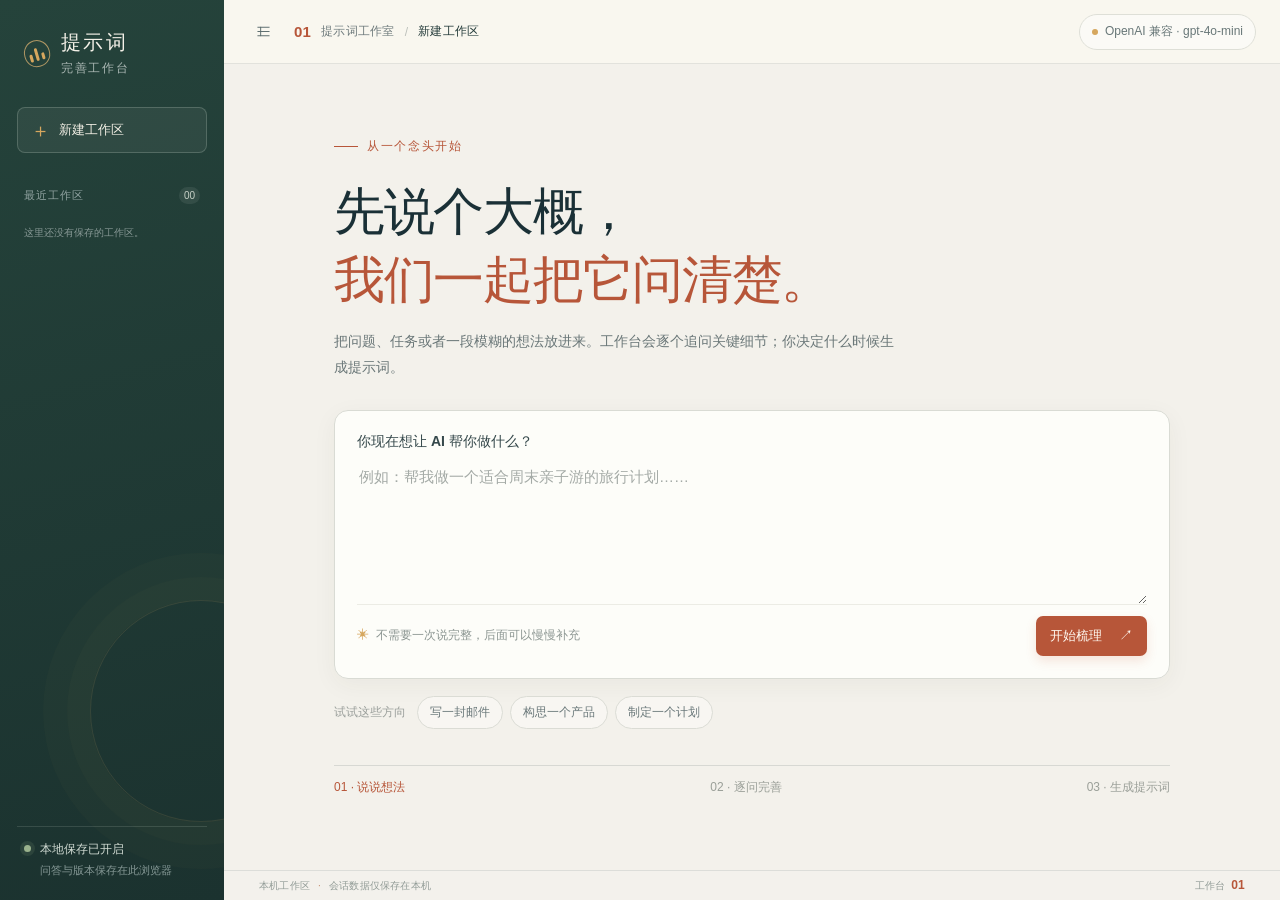
==== commit afff8198: "优化：完善工作台布局与交互动效" ====
--- a/static/index.html
+++ b/static/index.html
@@ -5,9 +5,9 @@
   <meta name="viewport" content="width=device-width, initial-scale=1">
   <meta name="theme-color" content="#f4f2ec">
   <title>提示词完善工作台</title>
-  <link rel="stylesheet" href="styles.css?v=19">
-  <script src="browser-api.js?v=19" defer></script>
-  <script src="app.js?v=19" defer></script>
+  <link rel="stylesheet" href="styles.css?v=27">
+  <script src="browser-api.js?v=23" defer></script>
+  <script src="app.js?v=27" defer></script>
 </head>
 <body>
   <div class="app-shell">
@@ -85,17 +85,18 @@
           <button class="example-chip" data-example="帮我制定一个适合初学者的 8 周跑步计划。" type="button">制定一个计划</button>
         </div>
 
-        <div class="welcome-footer"><span>01 / 理清目标</span><span>02 / 补足上下文</span><span>03 / 生成并评分</span></div>
+        <div class="welcome-footer"><span>01 · 说说想法</span><span>02 · 逐问完善</span><span>03 · 生成提示词</span></div>
       </section>
 
       <section class="workspace-view is-hidden" id="workspace-view">
         <div class="workspace-grid">
           <section class="conversation-column" id="conversation-column" aria-label="需求梳理对话">
             <div class="session-heading">
-              <div>
+              <div class="session-heading-copy">
                 <div class="eyebrow">需求访谈 <span class="eyebrow-rule"></span> <span id="round-label">第 01 问</span></div>
                 <h1 id="session-title">工作区</h1>
                 <p class="session-subtitle" id="session-subtitle">回答问题时可多选并补充说明；生成时机由你决定。</p>
+                <label class="workflow-model-control" for="interview-model-select"><span>访谈模型</span><select class="workflow-model-select" id="interview-model-select" aria-label="选择访谈模型"></select></label>
               </div>
               <div class="conversation-heading-actions"><button class="panel-zoom-button" id="conversation-zoom-button" type="button" aria-haspopup="dialog"><span class="button-icon" aria-hidden="true">⤢</span>放大对话</button><div class="session-state" id="session-state"><span class="state-dot"></span><span id="session-state-label">正在准备提问</span></div></div>
             </div>
@@ -112,6 +113,15 @@
 
             <div class="conversation-scroll" id="conversation-scroll">
               <div class="message-list" id="message-list"></div>
+              <div class="conversation-thinking is-hidden" id="conversation-thinking" role="status" aria-live="polite" aria-busy="false" aria-hidden="true">
+                <span class="conversation-thinking-spinner" aria-hidden="true"></span>
+                <div class="conversation-thinking-copy">
+                  <strong id="conversation-thinking-title">正在等待模型响应</strong>
+                  <span class="conversation-thinking-detail" id="conversation-thinking-detail">收到模型返回后会显示下一问。</span>
+                  <span class="conversation-thinking-status" id="conversation-thinking-elapsed" aria-hidden="true">等待模型响应 · 已等待 0 秒</span>
+                  <div class="conversation-thinking-progress" aria-hidden="true"><span></span></div>
+                </div>
+              </div>
               <div class="retry-row is-hidden" id="retry-row">
                 <span id="retry-copy">模型暂时没有响应。</span>
                   <div class="retry-actions"><button class="text-button is-hidden" id="open-model-settings-retry" type="button" aria-controls="settings-dialog">模型设置 ↗</button><button class="text-button" id="retry-button" type="button">重试追问 ↗</button></div>
@@ -121,11 +131,13 @@
           </section>
 
           <aside class="result-column" id="result-column" aria-label="提示词结果与评分">
-            <div class="result-topline"><span>提示词结果</span><div class="result-topline-actions"><span id="version-count">尚未生成</span><button class="panel-zoom-button is-hidden" id="result-zoom-button" type="button" aria-haspopup="dialog"><span class="button-icon" aria-hidden="true">⤢</span>放大结果</button></div></div>
+            <div class="result-topline"><span>提示词与评估</span><div class="result-topline-actions"><span id="version-count">尚未生成</span><button class="panel-zoom-button is-hidden" id="result-zoom-button" type="button" aria-haspopup="dialog"><span class="button-icon" aria-hidden="true">⤢</span>放大结果</button></div></div>
             <section class="generation-action" id="generation-action" aria-live="polite">
               <div class="generation-action-heading"><span class="generation-action-mark" aria-hidden="true">✳</span><div><span class="eyebrow">下一步</span><strong id="generate-heading">先回答第一个问题</strong></div></div>
               <p id="generate-caption">回答并提交后，这里才会开放第一版生成。</p>
+              <label class="workflow-model-control generation-model-control" for="generation-model-select"><span>生成与评分模型</span><select class="workflow-model-select" id="generation-model-select" aria-label="选择提示词生成与评分模型"></select></label>
               <button class="generate-button is-hidden" id="generate-button" type="button"><span class="generate-button-mark" aria-hidden="true">✦</span><span id="generate-button-label">生成第一版并评分</span></button>
+              <div class="generation-progress" aria-hidden="true"><span></span></div>
             </section>
             <div class="empty-result" id="empty-result">
               <span class="result-empty-tag" id="empty-result-tag">尚未生成</span>
@@ -135,11 +147,17 @@
             </div>
 
             <div class="result-content is-hidden" id="result-content">
+              <div class="prompt-card">
+                <div class="prompt-card-head"><div><span class="eyebrow">可直接使用</span><h2>完善后的提示词</h2></div><div class="prompt-actions"><button class="expand-preview-button" id="expand-prompt-preview" type="button" aria-haspopup="dialog"><span class="button-icon" aria-hidden="true">⤢</span>放大预览</button><div class="prompt-view-switch" role="group" aria-label="提示词显示方式"><button id="prompt-preview-button" class="is-selected" type="button" aria-pressed="true">预览</button><button id="prompt-source-button" type="button" aria-pressed="false">Markdown</button></div><button class="copy-button" id="copy-button" type="button" aria-label="复制提示词">复制</button></div></div>
+                <div class="prompt-text markdown-preview" id="prompt-text" aria-live="polite"></div>
+                <div class="prompt-card-foot"><span>版本 <b id="prompt-version-number">01</b></span><span id="prompt-created-at"></span></div>
+              </div>
+
               <div class="score-card" id="score-card">
               <div class="score-card-top"><span>质量评分 <i>模型评估，仅供参考</i><b class="score-collapsed-summary is-hidden" id="score-collapsed-summary"></b></span><div class="score-card-actions"><span class="score-stamp" id="score-stamp">V01</span><button class="section-collapse-button" id="score-collapse-button" type="button" aria-expanded="true" aria-controls="score-card-body">收起</button></div></div>
                 <div id="score-card-body">
                   <div class="score-number"><strong id="overall-score">—</strong><span>/ 100</span><span class="score-caption">提示词质量</span></div>
-                  <div class="score-radar-figure"><svg class="score-radar" id="score-radar" viewBox="0 0 320 230" role="img" aria-label="提示词质量维度雷达图"></svg><p class="score-radar-hint">中心为 0 分，越靠外分数越高</p></div>
+                  <div class="score-radar-figure"><svg class="score-radar" id="score-radar" viewBox="0 0 320 230" role="img" aria-label="提示词质量维度雷达图"></svg><p class="score-radar-hint">每个方向代表一项评分，分数越高越靠近外圈</p></div>
                   <div class="dimension-list" id="dimension-list"></div>
                   <details class="score-explainer">
                     <summary>这些分数代表什么？</summary>
@@ -147,19 +165,15 @@
                     <dl>
                       <div><dt>目标清晰度</dt><dd>要完成什么任务、面向谁。</dd></div>
                       <div><dt>背景完整度</dt><dd>必要背景、对象和资料是否齐全。</dd></div>
+                      <div><dt>受众与场景适配度</dt><dd>提示词是否符合使用者、使用场景和实际需求。</dd></div>
                       <div><dt>约束覆盖度</dt><dd>范围、边界和限制是否写明。</dd></div>
                       <div><dt>输出要求明确度</dt><dd>格式、语气、长度等要求是否具体。</dd></div>
+                      <div><dt>可执行性与验收标准</dt><dd>步骤是否可执行，结果是否有明确的检查标准。</dd></div>
                     </dl>
                   </details>
                 </div>
               </div>
 
-              <div class="prompt-card">
-                <div class="prompt-card-head"><div><span class="eyebrow">可直接使用</span><h2>完善后的提示词</h2></div><div class="prompt-actions"><button class="expand-preview-button" id="expand-prompt-preview" type="button" aria-haspopup="dialog"><span class="button-icon" aria-hidden="true">⤢</span>放大预览</button><div class="prompt-view-switch" role="group" aria-label="提示词显示方式"><button id="prompt-preview-button" class="is-selected" type="button" aria-pressed="true">预览</button><button id="prompt-source-button" type="button" aria-pressed="false">Markdown</button></div><button class="copy-button" id="copy-button" type="button" aria-label="复制提示词">复制</button></div></div>
-                <div class="prompt-text markdown-preview" id="prompt-text" aria-live="polite"></div>
-                <div class="prompt-card-foot"><span>版本 <b id="prompt-version-number">01</b></span><span id="prompt-created-at"></span></div>
-              </div>
-
               <div class="notes-card"><div class="notes-heading"><span class="notes-mark">↗</span><strong>完善说明</strong></div><p id="improvement-notes"></p></div>
 
               <div class="version-history" id="version-history"><div class="version-history-head"><div><span>版本记录</span><span>历史提示词</span><b class="version-history-summary" id="version-history-summary"></b></div><button class="section-collapse-button history-collapse-button" id="version-history-toggle" type="button" aria-expanded="true" aria-controls="version-history-body">收起</button></div><div id="version-history-body"><p class="version-history-description">每次生成都会保存一个版本。点击版本号，可查看当时的提示词和评分；旧版本会保留。</p><div id="version-list"></div></div></div>
@@ -175,26 +189,33 @@
   <dialog class="settings-dialog" id="settings-dialog">
     <form class="settings-form" id="settings-form" method="dialog">
       <div class="dialog-heading"><div><span class="eyebrow">模型连接</span><h2>选择你的工作引擎</h2></div><button class="dialog-close" id="settings-close" type="button" aria-label="关闭">×</button></div>
-      <p class="dialog-copy">模型请求由浏览器直接发送。设置保存在此浏览器；API Key 只留在当前页面内存中，刷新后需重新填写。模型服务需允许当前页面跨域访问。</p>
+      <p class="dialog-copy">模型请求由浏览器直接发送。模型设置和 API Key 保存在此浏览器本地；密钥栏留空会沿用已保存密钥，输入新密钥可替换。共用设备请勿保存密钥。模型服务需允许当前页面跨域访问。</p>
       <label class="field-label" for="provider-select">服务类型</label>
       <select id="provider-select" name="provider"><option value="openai">OpenAI 兼容接口</option><option value="ollama">Ollama 本地模型</option></select>
 
       <div class="provider-fields" id="openai-fields">
-        <label class="field-label" for="openai-model">模型名称 <span>可选列表，也可手动输入</span></label>
-        <div class="model-picker"><input id="openai-model" list="openai-model-list" autocomplete="off" placeholder="例如 gpt-4o-mini"><datalist id="openai-model-list"></datalist><button class="fetch-model-button" id="fetch-openai-models" type="button">获取列表</button></div>
+        <label class="field-label" for="openai-model">模型名称 <span>点箭头浏览列表，也可自定义输入</span></label>
+        <div class="model-picker">
+          <div class="model-input-wrap"><input id="openai-model" autocomplete="off" placeholder="例如 gpt-4o-mini" role="combobox" aria-autocomplete="list" aria-haspopup="listbox" aria-expanded="false" aria-controls="openai-model-options"><button class="model-list-toggle" id="openai-model-toggle" type="button" aria-label="展开模型列表" title="展开模型列表" aria-haspopup="listbox" aria-expanded="false" aria-controls="openai-model-options"><span aria-hidden="true">⌄</span></button><div class="model-options-menu is-hidden" id="openai-model-options" role="listbox" aria-label="OpenAI 兼容模型" aria-hidden="true"></div></div>
+          <button class="fetch-model-button" id="fetch-openai-models" type="button">获取列表</button>
+        </div>
         <label class="field-label" for="openai-base-url">Base URL <span>可选</span></label><input id="openai-base-url" autocomplete="url" placeholder="https://api.openai.com/v1">
-        <label class="field-label" for="openai-api-key">API Key <span id="openai-key-state">未配置</span></label><input id="openai-api-key" type="password" autocomplete="new-password" placeholder="输入后仅在当前页面内存中保留">
-        <button class="clear-key-button" id="clear-openai-key" type="button">清除当前页面中的临时密钥</button>
+        <label class="field-label" for="openai-api-key">API Key <span id="openai-key-state">未配置</span></label><input id="openai-api-key" type="password" autocomplete="new-password" placeholder="留空沿用已保存密钥；输入新密钥可替换">
+        <button class="clear-key-button" id="clear-openai-key" type="button">清除已保存密钥</button>
       </div>
 
       <div class="provider-fields is-hidden" id="ollama-fields">
-        <label class="field-label" for="ollama-model">模型名称 <span>可选列表，也可手动输入</span></label>
-        <div class="model-picker"><input id="ollama-model" list="ollama-model-list" autocomplete="off" placeholder="qwen2.5:7b"><datalist id="ollama-model-list"></datalist><button class="fetch-model-button" id="fetch-ollama-models" type="button">获取列表</button></div>
+        <label class="field-label" for="ollama-model">模型名称 <span>点箭头浏览列表，也可自定义输入</span></label>
+        <div class="model-picker">
+          <div class="model-input-wrap"><input id="ollama-model" autocomplete="off" placeholder="qwen2.5:7b" role="combobox" aria-autocomplete="list" aria-haspopup="listbox" aria-expanded="false" aria-controls="ollama-model-options"><button class="model-list-toggle" id="ollama-model-toggle" type="button" aria-label="展开模型列表" title="展开模型列表" aria-haspopup="listbox" aria-expanded="false" aria-controls="ollama-model-options"><span aria-hidden="true">⌄</span></button><div class="model-options-menu is-hidden" id="ollama-model-options" role="listbox" aria-label="Ollama 模型" aria-hidden="true"></div>
+          </div>
+          <button class="fetch-model-button" id="fetch-ollama-models" type="button">获取列表</button>
+        </div>
         <label class="field-label" for="ollama-base-url">Base URL</label><input id="ollama-base-url" autocomplete="url" placeholder="http://127.0.0.1:11434">
         <div class="ollama-tip"><span>↗</span> 请先启动 Ollama 并下载模型；同时配置 OLLAMA_ORIGINS 允许当前页面跨域访问。</div>
       </div>
 
-      <div class="dialog-actions"><button class="secondary-button model-test-button" id="test-model-button" type="button">测试模型</button><div class="dialog-action-group"><button class="dialog-cancel" id="settings-cancel" type="button">取消</button><button class="primary-button" type="submit">应用设置 <span class="button-arrow" aria-hidden="true">↗</span></button></div></div>
+      <div class="dialog-actions"><button class="secondary-button model-test-button" id="test-model-button" type="button">测试模型</button><button class="primary-button" type="submit">应用设置 <span class="button-arrow" aria-hidden="true">↗</span></button></div>
       <div class="settings-feedback" id="settings-feedback" role="status"></div>
     </form>
   </dialog>
--- a/static/styles.css
+++ b/static/styles.css
@@ -14,7 +14,7 @@
   --accent-pale: #f2e4dc;
   --gold: #d6a75e;
   --green: #92a98e;
-  --body: "Microsoft YaHei UI", "Microsoft YaHei", "Noto Sans SC", "PingFang SC", sans-serif;
+  --body: "DengXian", "等线", "PingFang SC", "Microsoft YaHei", sans-serif;
   --display: var(--body);
   font-family: var(--body);
   background: var(--paper);
@@ -119,8 +119,6 @@
 .session-subtitle { margin: 0; color: #85908e; font-size: 10px; }
 .session-state { display: flex; align-items: center; gap: 6px; margin-top: 3px; padding: 6px 8px; border: 1px solid #dfddd3; border-radius: 15px; color: #798581; background: rgba(251,250,247,.7); white-space: nowrap; font-size: 9px; }
 .state-dot { width: 5px; height: 5px; border-radius: 50%; background: #8b9f82; }
-.session-state.is-thinking { border-color: #d8a57d; color: #92503a; background: #fbefe5; }
-.session-state.is-thinking .state-dot { background: #c75d3c; animation: thinking-pulse 1.05s ease-in-out infinite; }
 .conversation-scroll { flex: 1; min-height: 125px; overflow: auto; scrollbar-color: #c7c9c1 transparent; scrollbar-width: thin; }
 .message-list { display: flex; flex-direction: column; gap: 13px; padding: 17px 3px 18px 0; }
 .message { display: flex; gap: 10px; animation: message-in .32s ease both; }
@@ -130,6 +128,7 @@
 .message-body { min-width: 0; padding-top: 2px; }
 .message-meta { display: flex; align-items: center; gap: 8px; margin-bottom: 5px; color: #82908e; font-size: 10px; }
 .message-meta strong { color: #34494c; font-weight: 600; }
+.message-round-number { display: inline-grid; min-width: 18px; height: 18px; place-items: center; padding: 0 4px; border: 1px solid #e6d4c6; border-radius: 50%; color: #96553d; background: #f7eee7; font-size: 9px; font-weight: 600; line-height: 1; white-space: nowrap; }
 .message-text { color: #34484b; font-size: 11px; line-height: 1.8; white-space: pre-wrap; overflow-wrap: anywhere; }
 .message.assistant.is-question { margin-top: 2px; padding: 11px 13px 12px 0; }
 .message.assistant.is-question .message-text { color: #253f44; font-size: 13px; }
@@ -270,7 +269,16 @@
 .settings-form select, .settings-form input { width: 100%; min-height: 37px; padding: 0 10px; border: 1px solid #dbded7; border-radius: 3px; color: #3e5154; background: white; font-size: 10px; }
 .settings-form input:focus, .settings-form select:focus { border-color: #c28064; outline: 2px solid rgba(201,86,56,.1); }
 .model-picker { display: flex; align-items: stretch; gap: 7px; }
-.model-picker input { min-width: 0; flex: 1; width: auto; }
+.model-input-wrap { position: relative; min-width: 0; flex: 1 1 auto; }
+.model-input-wrap input { width: 100%; padding-right: 36px; }
+.model-list-toggle { position: absolute; top: 2px; right: 2px; display: grid; place-items: center; width: 31px; height: 33px; padding: 0; border: 0; border-radius: 2px; color: #72817c; background: transparent; font-size: 16px; line-height: 1; }
+.model-list-toggle:hover, .model-list-toggle[aria-expanded="true"] { color: var(--accent-dark); background: #f7f2ec; }
+.model-list-toggle:disabled { cursor: wait; opacity: .5; }
+.model-options-menu { position: absolute; z-index: 5; top: calc(100% + 5px); right: 0; left: 0; max-height: min(230px, 42vh); overflow: auto; padding: 4px; border: 1px solid #d9ded6; border-radius: 4px; background: #fffefa; box-shadow: 0 12px 28px rgba(34, 53, 51, .16); }
+.model-option { display: flex; align-items: center; width: 100%; min-height: 31px; padding: 6px 9px; border: 0; border-radius: 3px; color: #455a5b; background: transparent; text-align: left; font-size: 10px; line-height: 1.45; overflow-wrap: anywhere; }
+.model-option:hover, .model-option.is-selected { color: #8c4932; background: #f6ebe3; }
+.model-option:focus-visible { outline: 2px solid rgba(201, 86, 56, .3); outline-offset: -2px; }
+.model-options-empty { padding: 10px; color: #88918c; font-size: 9px; line-height: 1.6; }
 .fetch-model-button { flex: 0 0 auto; min-width: 69px; padding: 0 9px; border: 1px solid #d8dbd4; border-radius: 3px; color: #536a68; background: #f7f7f1; font-size: 9px; transition: .18s ease; }
 .fetch-model-button:hover { border-color: #bd8a6e; color: var(--accent-dark); background: white; }
 .fetch-model-button:disabled, .model-test-button:disabled { cursor: wait; opacity: .58; }
@@ -279,17 +287,16 @@
 .clear-key-button:hover { color: var(--accent-dark); text-decoration: underline; }
 .ollama-tip { margin-top: 15px; padding: 9px 10px; border-left: 2px solid #b89b68; color: #7c715c; background: #f1eee3; font-size: 9px; line-height: 1.6; }
 .ollama-tip span { margin-right: 5px; color: var(--accent); }
-.dialog-actions { display: flex; align-items: center; justify-content: space-between; gap: 8px; margin-top: 22px; padding-top: 14px; border-top: 1px solid #e7e8e1; }
-.dialog-action-group { display: flex; align-items: center; gap: 8px; }
-.model-test-button { min-height: 33px; gap: 6px; }
-.dialog-cancel { padding: 0 12px; border: 1px solid #d8dbd4; border-radius: 3px; color: #687674; background: transparent; font-size: 10px; }
-.dialog-cancel:hover { background: #f2f2eb; }
+.dialog-actions { display: grid; grid-template-columns: repeat(2, minmax(0, 1fr)); gap: 8px; margin-top: 22px; padding-top: 14px; border-top: 1px solid #e7e8e1; }
+.dialog-actions > button { display: flex; align-items: center; box-sizing: border-box; width: 100%; height: 37px; min-height: 37px; padding: 0 8px; justify-content: center; white-space: nowrap; font-size: 10px; }
+.model-test-button { gap: 6px; }
+.dialog-actions .primary-button { gap: 6px; }
 .settings-feedback { min-height: 16px; margin-top: 9px; color: #70876b; font-size: 9px; }
 
 @keyframes arrive { from { opacity: 0; transform: translateY(8px); } to { opacity: 1; transform: translateY(0); } }
 @keyframes message-in { from { opacity: 0; transform: translateY(5px); } to { opacity: 1; transform: translateY(0); } }
 @keyframes thinking-spin { to { transform: rotate(360deg); } }
-@keyframes thinking-pulse { 50% { box-shadow: 0 0 0 5px rgba(199, 93, 60, .2); } }
+@keyframes thinking-progress { from { transform: translateX(-110%); } to { transform: translateX(390%); } }
 
 @media (min-width: 1500px) {
   .workspace-view { padding-right: 44px; padding-left: 44px; }
@@ -352,10 +359,9 @@
   .result-column { margin-top: 0; }
   .settings-form { padding: 19px 17px 16px; }
   .dialog-actions { gap: 5px; }
-  .dialog-action-group { gap: 5px; }
-  .dialog-cancel { min-height: 33px; padding: 0 8px; }
-  .dialog-actions .primary-button { min-height: 33px; gap: 7px; padding: 0 9px; font-size: 9px; }
-  .model-test-button { padding: 0 8px; }
+  .dialog-actions > button { height: 34px; min-height: 34px; padding: 0 4px; font-size: 9px; }
+  .dialog-actions .primary-button { min-height: 34px; gap: 4px; padding: 0 4px; font-size: 9px; }
+  .model-test-button { padding: 0 4px; }
   .prompt-preview-dialog { width: calc(100vw - 16px); height: calc(100dvh - 16px); max-height: calc(100dvh - 16px); border-radius: 6px; }
   .prompt-preview-head { align-items: flex-start; flex-direction: column; gap: 12px; padding: 14px 14px 12px; }
   .prompt-preview-heading h2 { font-size: 20px; }
@@ -412,12 +418,14 @@
 .answer-custom-label { margin: 0 0 5px; font-size: 11px; }
 .answer-composer textarea, .feedback-card textarea { min-height: 62px; font-size: 13px; line-height: 1.7; }
 .answer-composer-footer { margin-top: 8px; }
-.answer-composer.is-thinking { border-color: #d3a07c; box-shadow: 0 0 0 3px rgba(201, 86, 56, .08), 0 8px 24px rgba(77, 55, 41, .08); }
-.answer-composer.is-thinking .quick-reply-button { cursor: wait; opacity: .62; transform: none; }
-.answer-composer.is-thinking textarea { color: #77817b; }
-.answer-thinking-note { display: flex; align-items: center; gap: 8px; margin-top: 10px; padding: 9px 10px; border: 1px solid #ecd8c6; border-radius: 4px; color: #87543d; background: #fff7ee; font-size: 10px; line-height: 1.5; animation: arrive .22s ease both; }
-.thinking-spinner { flex: 0 0 13px; width: 13px; height: 13px; border: 2px solid #ead2bd; border-top-color: #bf5b3d; border-radius: 50%; animation: thinking-spin .8s linear infinite; }
-.answer-composer.is-thinking .secondary-button::before { width: 11px; height: 11px; border: 2px solid rgba(66, 88, 91, .2); border-top-color: #a94d35; border-radius: 50%; content: ""; animation: thinking-spin .8s linear infinite; }
+.conversation-thinking { display: flex; align-items: flex-start; gap: 12px; width: min(100%, 520px); max-width: calc(100% - 42px); margin: 0 0 13px 40px; padding: 13px 16px 13px 13px; border: 1px solid #e7d5c4; border-radius: 5px 13px 13px 13px; color: #78523e; background: linear-gradient(115deg, #fffaf2, #f7efe6); box-shadow: 0 5px 16px rgba(65, 48, 37, .07); animation: arrive .22s ease both; }
+.conversation-thinking-spinner { flex: 0 0 22px; width: 22px; height: 22px; border: 3px solid #ead8c7; border-top-color: #bd6041; border-radius: 50%; animation: thinking-spin .8s linear infinite; }
+.conversation-thinking-copy { display: grid; min-width: 0; flex: 1; gap: 3px; }
+.conversation-thinking-copy strong { color: #664839; font-size: 11px; font-weight: 600; }
+.conversation-thinking-detail { color: #89786b; font-size: 9px; line-height: 1.5; }
+.conversation-thinking-status { margin-top: 3px; color: #9a573f; font-size: 8px; font-weight: 600; }
+.conversation-thinking-progress { height: 3px; margin-top: 7px; overflow: hidden; border-radius: 3px; background: #ecded1; }
+.conversation-thinking-progress span { display: block; width: 27%; height: 100%; border-radius: inherit; background: #bd6041; animation: thinking-progress 1.4s ease-in-out infinite; }
 .composer-bottom { gap: 12px; }
 .muted-hint { max-width: 68%; font-size: 10px; line-height: 1.55; }
 .secondary-button { min-height: 35px; padding: 0 12px; border-radius: 4px; font-size: 10px; }
@@ -510,7 +518,7 @@
 }
 
 @media (prefers-reduced-motion: reduce) {
-  .session-state.is-thinking .state-dot, .thinking-spinner, .answer-composer.is-thinking .secondary-button::before { animation-duration: 2.8s; }
+  .conversation-thinking-spinner, .conversation-thinking-progress span { animation: none; }
 }
 
 .conversation-column { position: relative; }
@@ -608,6 +616,7 @@
   .retry-row { flex-wrap: wrap; }
   .retry-row > span { flex: 1 1 100%; }
   .retry-actions { width: 100%; }
+  .conversation-thinking { max-width: calc(100% - 34px); margin-left: 32px; padding: 11px; }
 }
 
 .question-options-preview { margin-top: 7px; color: #7c8983; font-size: 9px; }
@@ -661,3 +670,317 @@
   .dimension-name { font-size: 9px; }
   .dimension-score { font-size: 10px; }
 }
+
+.session-heading-copy { min-width: 0; }
+.workflow-model-control { display: flex; align-items: center; gap: 7px; width: fit-content; max-width: 100%; margin-top: 8px; color: #7b8983; font-size: 9px; font-weight: 500; }
+.workflow-model-select { min-width: 0; max-width: 220px; min-height: 27px; padding: 0 24px 0 8px; border: 1px solid #dedfd7; border-radius: 4px; color: #506467; background: rgba(255, 255, 252, .8); font: inherit; text-overflow: ellipsis; }
+.workflow-model-select:focus-visible { border-color: #c28064; outline: 2px solid rgba(201, 86, 56, .12); }
+.workflow-model-select:disabled { opacity: .62; }
+.generation-action { position: relative; overflow: hidden; }
+.generation-action > * { position: relative; z-index: 1; }
+.generation-model-control { margin: 10px 0 0 34px; }
+.generation-model-control .workflow-model-select { max-width: min(240px, 65vw); }
+.generation-action.is-generating { border-color: rgba(201, 86, 56, .62); background: linear-gradient(115deg, #f8e7dc, #fff8ef 42%, #f3e3d8 72%, #f8e7dc); background-size: 220% 100%; animation: generation-card-glow 2.6s ease-in-out infinite; }
+.generation-action.is-generating::before { position: absolute; z-index: 0; inset: 0 auto 0 -45%; width: 42%; background: linear-gradient(90deg, transparent, rgba(255, 255, 255, .55), transparent); content: ""; animation: generation-sweep 2.2s ease-in-out infinite; }
+.generation-action.is-generating .generation-action-mark { color: #fffaf2; border-color: transparent; background: var(--accent); box-shadow: 0 0 0 4px rgba(201, 86, 56, .11); animation: generation-mark-pulse 1.8s ease-in-out infinite; }
+.generate-button.is-generating, .generate-button.is-generating:disabled { opacity: 1; background: linear-gradient(105deg, #a94831, #d67954 48%, #a94831); background-size: 220% 100%; box-shadow: 0 5px 18px rgba(173, 77, 49, .24); animation: generation-button-shimmer 1.8s linear infinite; }
+.generate-button.is-generating .generate-button-mark { animation: generation-sparkle-spin 2.4s ease-in-out infinite; }
+.generation-progress { display: none; height: 3px; margin: 11px 0 0 34px; overflow: hidden; border-radius: 2px; background: rgba(190, 123, 93, .16); }
+.generation-progress span { display: block; width: 35%; height: 100%; border-radius: inherit; background: linear-gradient(90deg, #bd6043, #e6aa76, #bd6043); transform: translateX(-110%); }
+.generation-action.is-generating .generation-progress { display: block; }
+.generation-action.is-generating .generation-progress span { animation: generation-progress-run 1.4s ease-in-out infinite; }
+@keyframes generation-card-glow { 0%, 100% { background-position: 0% 50%; box-shadow: 0 0 0 rgba(201, 86, 56, 0); } 50% { background-position: 100% 50%; box-shadow: 0 8px 24px rgba(201, 86, 56, .11); } }
+@keyframes generation-sweep { 0% { transform: translateX(0); opacity: 0; } 20% { opacity: .7; } 75% { opacity: .45; } 100% { transform: translateX(360%); opacity: 0; } }
+@keyframes generation-mark-pulse { 0%, 100% { transform: scale(1); box-shadow: 0 0 0 3px rgba(201, 86, 56, .1); } 50% { transform: scale(1.08); box-shadow: 0 0 0 6px rgba(201, 86, 56, .04); } }
+@keyframes generation-button-shimmer { to { background-position: -220% 50%; } }
+@keyframes generation-sparkle-spin { 0%, 15% { transform: rotate(0) scale(1); } 55% { transform: rotate(180deg) scale(1.18); } 100% { transform: rotate(360deg) scale(1); } }
+@keyframes generation-progress-run { 0% { transform: translateX(-110%); } 100% { transform: translateX(390%); } }
+
+@media (max-width: 520px) {
+  .workflow-model-control { gap: 5px; margin-top: 7px; }
+  .workflow-model-select { max-width: min(205px, 60vw); }
+  .generation-model-control, .generation-progress { margin-left: 0; }
+}
+
+@media (prefers-reduced-motion: reduce) {
+  .generation-action.is-generating, .generation-action.is-generating::before, .generation-action.is-generating .generation-action-mark, .generate-button.is-generating, .generate-button.is-generating .generate-button-mark, .generation-action.is-generating .generation-progress span { animation: none; }
+}
+
+/* 暖纸工作台：正文优先，朱红只用于当前动作和选择反馈。 */
+:root {
+  --body: "Microsoft YaHei UI", "PingFang SC", "Microsoft YaHei", "Noto Sans CJK SC", sans-serif;
+  --paper: #f3f1eb;
+  --paper-bright: #fffdf8;
+  --ink: #263d3b;
+  --ink-soft: #5b6b64;
+  --muted: #738079;
+  --line: #deded3;
+  --rail: #203a36;
+  --rail-soft: #2b4840;
+  --accent: #b75639;
+  --accent-dark: #91412c;
+  --ease-out: cubic-bezier(.22, 1, .36, 1);
+}
+.main-area { background-image: radial-gradient(rgba(70, 80, 63, .045) .6px, transparent .6px); background-size: 8px 8px; }
+.sidebar { background: linear-gradient(165deg, #25433b, #1b322f); }
+.brand-lockup { padding-bottom: 30px; }
+.brand-name { font-size: 20px; letter-spacing: .12em; }
+.brand-caption { font-size: 12px; letter-spacing: .14em; }
+.new-session-button { min-height: 46px; border-radius: 8px; font-size: 13px; }
+.new-session-button:hover .plus-mark { transform: rotate(90deg); }
+.plus-mark { transition: transform .3s var(--ease-out); }
+.sidebar-section-head { font-size: 11px; }
+.session-item { grid-template-columns: minmax(0, 1fr) auto; border-radius: 8px; padding: 13px 12px; }
+.session-item.is-active::before { position: absolute; top: 16px; bottom: 16px; left: 0; width: 2px; border-radius: 2px; background: var(--gold); content: ""; }
+.session-item-title { grid-column: 1 / -1; padding-right: 24px; font-size: 13px; }
+.session-item-meta { grid-column: 1; align-self: center; }
+.session-item-score { grid-column: 2; }
+.session-delete { top: 10px; bottom: auto; }
+.sidebar-footnote strong { font-size: 12px; }
+.sidebar-footnote div span { font-size: 11px; }
+.topbar { min-height: 64px; padding-inline: 24px; background: rgba(249, 247, 240, .95); }
+.crumbs { font-size: 12px; }
+.topbar-actions { min-width: 0; margin-left: 16px; }
+.model-chip { max-width: min(330px, 35vw); min-height: 36px; padding: 8px 12px; border-radius: 20px; font-size: 12px; }
+.model-chip-dot { flex-shrink: 0; }
+#model-chip-label { min-width: 0; overflow: hidden; text-overflow: ellipsis; white-space: nowrap; }
+.global-footer { min-height: 30px; font-size: 10px; }
+.welcome-view { width: min(100% - 48px, 900px); padding: 42px 32px; animation: none; }
+.welcome-view > * { animation: studio-enter .6s var(--ease-out) both; }
+.welcome-kicker { font-size: 12px; animation-delay: .02s; }
+.welcome-view h1 { font-size: clamp(34px, 4vw, 52px); font-weight: 500; letter-spacing: -.025em; animation-delay: .07s; }
+.welcome-view h1 em { font-style: normal; }
+.welcome-copy { font-size: 14px; animation-delay: .12s; }
+.starter-card { border-radius: 14px; padding: 22px; box-shadow: 0 6px 24px rgba(51, 60, 44, .05); animation-delay: .17s; }
+.starter-card label { font-size: 14px; }
+.starter-card textarea { font-size: 15px; min-height: 126px; }
+.input-hint { font-size: 12px; }
+.primary-button { min-height: 40px; border-radius: 7px; font-size: 13px; }
+.primary-button:hover .button-arrow { transform: translate(2px, -2px); }
+.button-arrow { transition: transform .2s var(--ease-out); }
+.examples-row { animation-delay: .22s; }
+.examples-label, .example-chip { font-size: 12px; }
+.example-chip { padding: 7px 12px; }
+.welcome-footer { gap: 16px; margin-top: 36px; font-size: 12px; animation-delay: .27s; }
+.workspace-view { padding: 20px 24px 18px; animation: studio-enter .4s var(--ease-out) both; }
+.workspace-grid { width: min(100%, 1440px); gap: 22px; }
+.conversation-column { min-width: 0; padding: 18px 20px 14px; border: 1px solid #dfdfd4; border-radius: 14px; background: rgba(255, 253, 247, .68); box-shadow: 0 3px 16px rgba(44, 61, 46, .025); }
+.session-heading { position: relative; display: block; padding: 0 0 14px; }
+.session-heading-copy { flex-basis: 100%; padding-right: 0; }
+.session-heading h1 { margin: 8px 0 6px; font-size: clamp(18px, 1.6vw, 23px); font-weight: 600; letter-spacing: -.02em; line-height: 1.45; }
+.session-subtitle { color: #6b7970; font-size: 12px; }
+.eyebrow { font-size: 11px; }
+.conversation-heading-actions { position: static; display: block; width: 0; height: 0; }
+.conversation-heading-actions .panel-zoom-button { position: absolute; right: 0; bottom: 14px; }
+.conversation-heading-actions .session-state { position: absolute; right: 0; top: 0; }
+.session-heading .eyebrow { padding-right: 92px; }
+.session-heading .workflow-model-control { width: calc(100% - 100px); }
+.session-state { margin: 0; padding: 5px 9px; border-color: #dce1d5; background: #eef2e8; color: #566d59; font-size: 11px; }
+.panel-zoom-button { min-height: 30px; border-radius: 6px; font-size: 11px; }
+.workflow-model-control { width: 100%; gap: 8px; margin-top: 10px; font-size: 11px; }
+.workflow-model-control > span { flex-shrink: 0; }
+.workflow-model-select { flex: 1; width: 0; max-width: 300px; min-height: 32px; border-radius: 6px; background-color: #fffdf8; }
+.conversation-scroll { min-height: 140px; overscroll-behavior: contain; }
+.message-list { gap: 22px; padding: 20px 8px 20px 0; }
+.message { gap: 10px; animation: none; }
+.message.is-new { animation: studio-enter .4s var(--ease-out) both; }
+.message-avatar { flex-basis: 27px; width: 27px; height: 27px; border-radius: 8px; font-size: 11px; }
+.message.assistant .message-avatar { color: #945238; background: #f0e3d7; }
+.message.user .message-avatar { color: #4d6c58; background: #e3eadd; }
+.message-meta { flex-wrap: wrap; gap: 7px; color: #7f897c; font-size: 11px; }
+.message-meta strong { color: #53695c; font-weight: 500; }
+.message-round-number { height: auto; min-width: 0; padding: 0; border: 0; border-radius: 0; background: transparent; color: #9c6950; font-size: 11px; font-variant-numeric: tabular-nums; }
+.message-round-number::before { content: "· "; color: #b4b5a7; }
+.message-text { color: #405348; font-size: 14px; line-height: 1.85; }
+.message.assistant.is-question { padding: 0; }
+.message.assistant.is-question .message-text { font-size: 15px; line-height: 1.85; font-weight: 500; }
+.answer-record-label { font-size: 11px; }
+.answer-record-options { gap: 5px; }
+.answer-record-option { padding: 7px 10px; border-radius: 7px; border-color: #e1e4d8; background: #f0f3e9; font-size: 12px; line-height: 1.7; }
+.message-edit-button, .question-options-preview, .question-options-preview-item { font-size: 11px; }
+.question-options-preview { margin-top: 9px; }
+.question-options-preview-item { border-radius: 6px; padding: 5px 8px; }
+.composer-dock { padding: 12px 0 0; scrollbar-width: thin; scrollbar-color: #c7c9b9 transparent; }
+.answer-composer, .feedback-card { margin-top: 0; padding: 16px; border-radius: 10px; box-shadow: 0 3px 12px rgba(45, 58, 39, .04); animation: studio-enter .3s var(--ease-out) both; }
+.quick-replies-label { font-size: 13px; }
+.quick-replies-list { grid-template-columns: minmax(0, 1fr); gap: 8px; }
+.quick-reply-button { display: block; width: 100%; padding: 11px 12px 11px 35px; border-radius: 8px; font-size: 13px; line-height: 1.75; }
+.quick-reply-button::before { left: 12px; transition: background .2s ease, border-color .2s ease, box-shadow .2s ease; }
+.quick-reply-button.is-recommended { padding-right: 12px; padding-top: 30px; }
+.quick-reply-button.is-recommended::after { top: 8px; left: 35px; right: auto; border: 0; padding: 1px 6px; font-size: 10px; }
+.quick-reply-button:hover { transform: translateX(2px); }
+.quick-reply-button.is-selected::before { box-shadow: 0 0 0 3px rgba(183, 86, 57, .1); }
+.quick-replies-footer { align-items: flex-start; font-size: 11px; }
+.answer-composer textarea, .feedback-card textarea { min-height: 70px; padding: 8px 10px; border: 1px solid #e4e5da; border-radius: 7px; background: #fafaf4; font-size: 14px; transition: border-color .2s ease, background .2s ease; }
+.answer-composer textarea:focus, .feedback-card textarea:focus { border-color: #c9967d; background: #fffdf8; }
+.answer-custom-label { margin-bottom: 8px; font-size: 12px; }
+.composer-bottom { gap: 10px; margin-top: 10px; padding-top: 10px; }
+.muted-hint { max-width: 52%; color: #778275; font-size: 11px; }
+.secondary-button { min-height: 37px; border-radius: 6px; font-size: 12px; }
+.composer-mode-link { font-size: 11px; line-height: 1.6; }
+.feedback-head h2 { font-size: 17px; }
+.feedback-count, .feedback-collapse-button, .feedback-expand-button, .feedback-return-button { font-size: 11px; }
+.feedback-collapsed-row { margin-top: 0; border-radius: 8px; font-size: 12px; }
+.conversation-thinking { max-width: calc(100% - 36px); margin-left: 36px; border-radius: 10px; padding: 16px; }
+.conversation-thinking-copy strong { font-size: 13px; }
+.conversation-thinking-detail { font-size: 12px; line-height: 1.7; }
+.conversation-thinking-status { font-size: 11px; }
+.retry-row { margin-left: 36px; border-radius: 8px; padding: 12px; font-size: 12px; }
+.retry-actions .text-button { font-size: 11px; }
+.result-column { min-width: 0; padding-right: 4px; }
+.result-topline { min-height: 33px; margin-bottom: 12px; color: #52675b; font-size: 12px; }
+.result-topline-actions { min-width: 0; }
+.result-topline-actions .panel-zoom-button { min-height: 30px; font-size: 11px; }
+.generation-action { padding: 18px; border-radius: 12px; border-color: #deddd0; background: #f9f7ef; }
+.generation-action.is-ready { background: #f5eade; border-color: #d8b7a0; }
+.generation-action-heading strong { font-size: 14px; }
+.generation-action-heading .eyebrow { font-size: 10px; margin-bottom: 5px; }
+.generation-action p { color: #756a5e; font-size: 12px; line-height: 1.8; }
+.generation-model-control { width: auto; margin-left: 34px; }
+.generation-model-control .workflow-model-select { max-width: 100%; }
+.generation-action .generate-button { min-height: 40px; border-radius: 7px; font-size: 13px; margin-top: 14px; }
+.result-content { gap: 16px; }
+.prompt-card { border-color: #d8ddce; border-radius: 12px; box-shadow: 0 4px 16px rgba(44, 61, 46, .04); }
+.prompt-card-head { align-items: flex-start; flex-wrap: wrap; gap: 12px; padding: 17px 18px 14px; background: #fffdf8; }
+.prompt-card-head h2 { margin-top: 6px; font-size: 20px; }
+.prompt-actions { width: 100%; justify-content: flex-start; gap: 8px; flex-wrap: wrap; }
+.prompt-actions .copy-button { margin-left: auto; }
+.prompt-view-switch { border-radius: 6px; }
+.prompt-view-switch button, .copy-button, .expand-preview-button { min-height: 30px; padding: 5px 9px; border-radius: 5px; font-size: 11px; }
+.prompt-text { max-height: 360px; padding: 20px; color: #435348; font-size: 14px; line-height: 1.95; }
+.prompt-text.markdown-preview h3 { font-size: 16px; margin-top: 20px; }
+.prompt-text.markdown-preview h4 { font-size: 14px; }
+.prompt-card-foot { padding: 11px 18px; font-size: 11px; }
+.score-card { border: 1px solid #dddece; border-radius: 12px; padding: 17px 18px; background: #f7f6ed; box-shadow: none; }
+.score-card-top { gap: 10px; font-size: 12px; }
+.score-card-top i { font-size: 10px; }
+#score-card-body { display: grid; grid-template-columns: 90px minmax(0, 1fr); align-items: center; column-gap: 8px; }
+#score-card-body[hidden] { display: none; }
+.score-number { flex-direction: column; align-items: flex-start; justify-content: center; gap: 4px; margin: 12px 0; }
+.score-number strong { font-size: 44px; line-height: 1; color: var(--accent); font-variant-numeric: tabular-nums; }
+.score-caption { margin: 4px 0 0; font-size: 11px; }
+.score-radar-figure { width: min(100%, 240px); margin: 12px auto; }
+.score-radar-hint { font-size: 10px; line-height: 1.5; margin-top: 0; }
+.score-radar-grid { stroke: #d8d8c8; }
+.score-radar-axis { stroke: #d8d8c8; }
+.score-radar-area { fill: rgba(110, 137, 99, .16); stroke: #738968; }
+.score-radar-point { stroke: #738968; fill: #fffdf8; }
+.score-radar-label { fill: #566a56; font-weight: 500; }
+.dimension-list { grid-column: 1 / -1; gap: 8px; }
+.dimension-row { display: grid; grid-template-columns: minmax(0, 1fr) auto; gap: 6px; padding: 10px; border-color: #e3e4d7; border-radius: 7px; background: rgba(255, 253, 248, .65); }
+.dimension-name { color: #566654; font-size: 11px; }
+.dimension-score { color: #667d56; font-size: 12px; }
+.dimension-track { display: block; grid-column: 1 / -1; height: 3px; background: #e6e7db; }
+.dimension-fill { display: block; background: #8c9e78; transform-origin: left; }
+.score-explainer { grid-column: 1 / -1; border-color: #dddfd0; }
+.score-explainer summary { font-size: 12px; }
+.score-explainer p, .score-explainer dl div { font-size: 11px; }
+.score-explainer dl div { grid-template-columns: 126px minmax(0, 1fr); }
+.section-collapse-button, .history-collapse-button { min-height: 27px; border-radius: 5px; font-size: 11px; }
+.score-stamp { font-size: 11px; }
+.notes-card { padding: 16px 18px; border-radius: 0 9px 9px 0; background: #eeecdf; }
+.notes-heading { font-size: 12px; }
+.notes-card p { font-size: 12px; }
+.version-history-head, .version-history-head span:first-child, .version-history-description { font-size: 12px; }
+.version-pill { border-radius: 6px; font-size: 12px; padding: 8px 12px; }
+.version-pill b { font-size: 12px; }
+.version-history-summary { font-size: 11px; }
+.question-jump-nav { right: 1px; }
+.question-jump-menu { border-radius: 10px; }
+.question-jump-menu-head { padding: 13px 15px; font-size: 12px; }
+.question-jump-menu-head span { font-size: 11px; }
+.question-jump-item { gap: 8px; padding: 9px; }
+.question-jump-text, .question-jump-number { font-size: 12px; }
+.question-jump-nav.is-open .question-jump-menu { animation: jump-menu-enter .2s var(--ease-out) both; }
+.answer-edit-form { padding: 14px; border-radius: 8px; animation: studio-enter .25s var(--ease-out) both; }
+.answer-edit-options .quick-reply-button { font-size: 12px; line-height: 1.75; }
+.answer-edit-options .quick-reply-button.is-recommended { padding: 30px 10px 10px 35px; }
+.answer-edit-label, .answer-edit-custom-label, .answer-edit-custom { font-size: 12px; }
+.answer-edit-count, .answer-edit-cancel, .answer-edit-save { font-size: 11px; }
+.settings-dialog { width: min(540px, calc(100vw - 28px)); border-radius: 16px; }
+.settings-form { padding: 28px; }
+.dialog-heading h2 { font-size: 25px; font-weight: 500; }
+.dialog-copy { color: #738075; font-size: 12px; line-height: 1.8; }
+.field-label { font-size: 13px; }
+.field-label span { font-size: 11px; }
+.settings-form select, .settings-form input { min-height: 42px; border-radius: 7px; font-size: 13px; }
+.model-input-wrap input { padding-right: 40px; }
+.model-list-toggle { width: 35px; height: 38px; border-radius: 5px; }
+.fetch-model-button { border-radius: 7px; font-size: 12px; }
+.model-option { padding: 10px; font-size: 12px; }
+.model-options-menu { border-radius: 8px; animation: studio-enter .18s var(--ease-out) both; }
+.model-options-empty, .clear-key-button, .ollama-tip, .settings-feedback { font-size: 11px; line-height: 1.7; }
+.dialog-actions { gap: 10px; }
+.dialog-actions > button { height: 42px; min-height: 42px; font-size: 13px; }
+.dialog-close { width: 32px; height: 32px; transition: transform .25s var(--ease-out), color .2s ease; }
+.dialog-close:hover { transform: rotate(90deg); }
+.focus-dialog, .prompt-preview-dialog { border-radius: 16px; }
+dialog[open] { animation: dialog-enter .3s var(--ease-out) both; }
+dialog[open]::backdrop { animation: backdrop-enter .25s ease both; }
+.focus-dialog-content > .conversation-column { padding: 18px; }
+.focus-dialog-content > .result-column { padding: 12px; }
+.copy-button.is-copied { border-color: #a7b89a; color: #476941; background: #edf3e7; animation: copied-pop .3s var(--ease-out); }
+.prompt-view-switch button { transition: background .2s ease, color .2s ease; }
+button:active:not(:disabled) { transform: translateY(1px); }
+button:disabled { cursor: wait; }
+button:focus-visible, summary:focus-visible { outline: 2px solid #b75639; outline-offset: 3px; }
+details[open] > :not(summary) { animation: studio-enter .25s var(--ease-out) both; }
+@keyframes studio-enter { from { opacity: 0; transform: translateY(10px); } to { opacity: 1; transform: translateY(0); } }
+@keyframes dialog-enter { from { opacity: 0; transform: translateY(14px) scale(.985); } to { opacity: 1; transform: translateY(0) scale(1); } }
+@keyframes backdrop-enter { from { opacity: 0; } to { opacity: 1; } }
+@keyframes jump-menu-enter { from { opacity: 0; transform: translate(8px, -50%); } to { opacity: 1; transform: translate(0, -50%); } }
+@keyframes copied-pop { 50% { transform: scale(1.04); } }
+@media (min-width: 821px) {
+  .app-shell { grid-template-columns: 224px minmax(0, 1fr); }
+  .workspace-grid { grid-template-columns: minmax(0, 1.12fr) minmax(310px, .9fr); }
+  .composer-dock { flex-shrink: 1; max-height: 56%; min-height: 100px; overflow: auto; }
+  .answer-composer .quick-replies-list { max-height: min(17dvh, 155px); overflow: auto; scrollbar-width: thin; scrollbar-color: #b5bea9 #f6f7ef; padding-right: 5px; overscroll-behavior: contain; }
+  .composer-dock:empty { min-height: 0; max-height: 0; padding: 0; border: 0; }
+}
+@media (min-width: 1500px) {
+  .workspace-view { padding-inline: 36px; }
+  .workspace-grid { gap: 28px; }
+}
+@media (max-width: 1120px) and (min-width: 821px) {
+  .app-shell { grid-template-columns: 196px minmax(0, 1fr); }
+  .workspace-view { padding: 16px; }
+  .workspace-grid { gap: 16px; }
+  .conversation-column { padding: 16px 14px 12px; }
+}
+@media (max-width: 820px) {
+  .workspace-view { padding: 16px; }
+  .conversation-column { padding: 16px; }
+  .model-chip { max-width: 45vw; font-size: 11px; }
+  .result-column { padding-right: 0; }
+  .generation-action { margin-bottom: 14px; }
+  .conversation-scroll { max-height: 52dvh; overflow: auto; }
+  .focus-dialog-content > .conversation-column .composer-dock { flex-shrink: 1; max-height: 56%; overflow: auto; }
+  .focus-dialog-content > .conversation-column .quick-replies-list { max-height: 18dvh; overflow: auto; }
+}
+@media (max-width: 520px) {
+  .workspace-view { padding: 10px; }
+  .conversation-column { padding: 14px 12px; border-radius: 10px; }
+  .session-heading h1 { max-width: 100%; font-size: 19px; }
+  .session-subtitle { max-width: 100%; }
+  .conversation-heading-actions { flex-direction: row; max-width: 100%; }
+  .conversation-heading-actions .panel-zoom-button { font-size: 11px; }
+  .generation-model-control { margin-left: 0; }
+  .generation-action p, .generation-action .generate-button { margin-left: 0; }
+  .quick-reply-button.is-recommended { padding: 30px 12px 11px 35px; }
+  .composer-bottom { flex-wrap: wrap; }
+  .muted-hint { flex: 1 1 100%; max-width: 100%; }
+  .composer-bottom .secondary-button { margin-left: auto; }
+  .prompt-card-head { padding: 15px; }
+  .prompt-text { padding: 16px; }
+  .settings-form { padding: 22px 18px; }
+  .dialog-actions > button, .dialog-actions .primary-button { min-height: 40px; font-size: 12px; }
+  .welcome-view { width: calc(100% - 24px); padding: 34px 6px; }
+  .welcome-view h1 { font-size: 32px; }
+  .welcome-footer { font-size: 11px; gap: 8px; }
+  .starter-card { padding: 18px; }
+  .toast { font-size: 12px; }
+}
+/* 尊重系统的减少动态效果设置，加载状态仍保留文字和等待时间。 */
+@media (prefers-reduced-motion: reduce) {
+  *, *::before, *::after { animation: none !important; transition: none !important; scroll-behavior: auto !important; }
+}
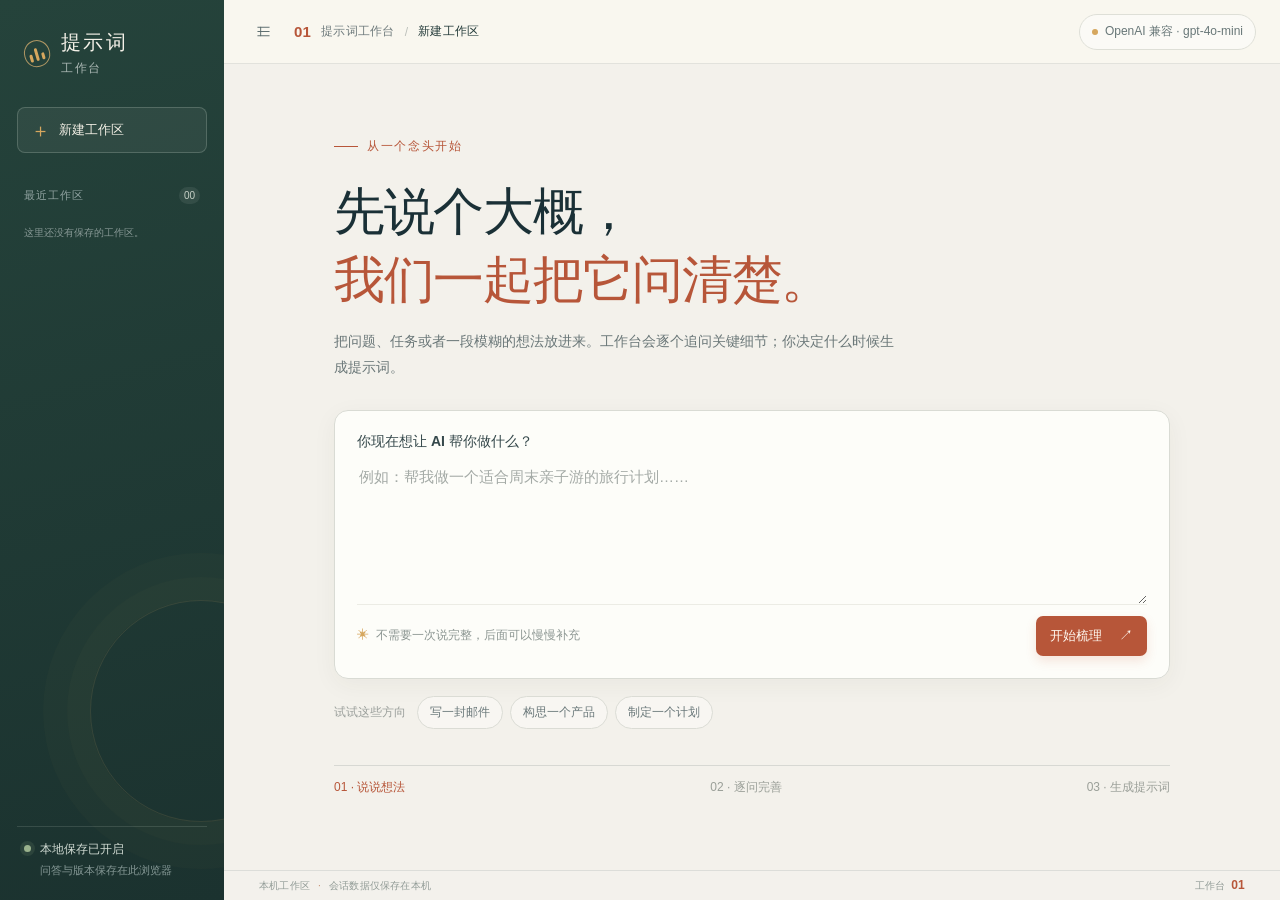
==== commit bf39a15b: "整理：重命名项目并准备 GitHub 仓库" ====
--- a/static/index.html
+++ b/static/index.html
@@ -4,10 +4,10 @@
   <meta charset="utf-8">
   <meta name="viewport" content="width=device-width, initial-scale=1">
   <meta name="theme-color" content="#f4f2ec">
-  <title>提示词完善工作台</title>
-  <link rel="stylesheet" href="styles.css?v=27">
-  <script src="browser-api.js?v=23" defer></script>
-  <script src="app.js?v=27" defer></script>
+  <title>提示词工作台</title>
+  <link rel="stylesheet" href="styles.css?v=30">
+  <script src="browser-api.js?v=24" defer></script>
+  <script src="app.js?v=30" defer></script>
 </head>
 <body>
   <div class="app-shell">
@@ -16,7 +16,7 @@
         <div class="brand-symbol" aria-hidden="true"><span></span><span></span><span></span></div>
         <div>
           <div class="brand-name">提示词</div>
-          <div class="brand-caption">完善工作台</div>
+          <div class="brand-caption">工作台</div>
         </div>
       </div>
 
@@ -52,7 +52,7 @@
           </button>
           <div class="crumbs" id="crumbs">
             <span class="crumb-index">01</span>
-            <span>提示词工作室</span>
+            <span>提示词工作台</span>
             <span class="crumb-divider">/</span>
             <span class="crumb-current" id="crumb-current">新建工作区</span>
           </div>
@@ -96,7 +96,7 @@
                 <div class="eyebrow">需求访谈 <span class="eyebrow-rule"></span> <span id="round-label">第 01 问</span></div>
                 <h1 id="session-title">工作区</h1>
                 <p class="session-subtitle" id="session-subtitle">回答问题时可多选并补充说明；生成时机由你决定。</p>
-                <label class="workflow-model-control" for="interview-model-select"><span>访谈模型</span><select class="workflow-model-select" id="interview-model-select" aria-label="选择访谈模型"></select></label>
+                <div class="workflow-model-control"><span>访谈模型</span><select id="interview-model-select" hidden aria-label="选择访谈模型"></select><button class="workflow-model-button" id="interview-model-button" type="button" aria-haspopup="dialog" aria-label="选择访谈模型"></button></div>
               </div>
               <div class="conversation-heading-actions"><button class="panel-zoom-button" id="conversation-zoom-button" type="button" aria-haspopup="dialog"><span class="button-icon" aria-hidden="true">⤢</span>放大对话</button><div class="session-state" id="session-state"><span class="state-dot"></span><span id="session-state-label">正在准备提问</span></div></div>
             </div>
@@ -131,19 +131,32 @@
           </section>
 
           <aside class="result-column" id="result-column" aria-label="提示词结果与评分">
-            <div class="result-topline"><span>提示词与评估</span><div class="result-topline-actions"><span id="version-count">尚未生成</span><button class="panel-zoom-button is-hidden" id="result-zoom-button" type="button" aria-haspopup="dialog"><span class="button-icon" aria-hidden="true">⤢</span>放大结果</button></div></div>
+            <div class="result-topline"><span>工作预览</span><div class="result-topline-actions"><span id="version-count">尚未生成</span><button class="panel-zoom-button" id="result-zoom-button" type="button" aria-haspopup="dialog"><span class="button-icon" aria-hidden="true">⤢</span>放大预览区</button></div></div>
+            <div class="workspace-tabs" role="tablist" aria-label="工作预览阶段">
+              <button id="interview-tab" type="button" role="tab" aria-controls="interview-preview" aria-selected="true">需求清单</button>
+              <button id="prompt-tab" type="button" role="tab" aria-controls="result-content" aria-selected="false">完整提示词</button>
+              <button id="evaluation-tab" type="button" role="tab" aria-controls="evaluation-action" aria-selected="false">质量评估</button>
+            </div>
+              <div class="version-history" id="version-history"><div class="version-history-head"><div><span>版本记录</span><span>历史提示词</span><b class="version-history-summary" id="version-history-summary"></b></div><button class="section-collapse-button history-collapse-button" id="version-history-toggle" type="button" aria-expanded="true" aria-controls="version-history-body">收起</button></div><div id="version-history-body"><p class="version-history-description">选择版本，查看对应的提示词与评分；历史版本保留。</p><div id="version-list"></div></div></div>
+            <section class="interview-preview" id="interview-preview" role="tabpanel" aria-labelledby="interview-tab">
+              <header><div class="preview-heading"><h2>已收集的需求</h2><span id="preview-answer-count"></span></div><div class="preview-filters" role="group" aria-label="筛选需求"><button type="button" data-preview-filter="all" aria-pressed="true">全部</button><button type="button" data-preview-filter="answered" aria-pressed="false">已回答</button><button type="button" data-preview-filter="pending" aria-pressed="false">待回答</button></div></header>
+              <div id="interview-preview-list"></div>
+            </section>
             <section class="generation-action" id="generation-action" aria-live="polite">
-              <div class="generation-action-heading"><span class="generation-action-mark" aria-hidden="true">✳</span><div><span class="eyebrow">下一步</span><strong id="generate-heading">先回答第一个问题</strong></div></div>
-              <p id="generate-caption">回答并提交后，这里才会开放第一版生成。</p>
-              <label class="workflow-model-control generation-model-control" for="generation-model-select"><span>生成与评分模型</span><select class="workflow-model-select" id="generation-model-select" aria-label="选择提示词生成与评分模型"></select></label>
-              <button class="generate-button is-hidden" id="generate-button" type="button"><span class="generate-button-mark" aria-hidden="true">✦</span><span id="generate-button-label">生成第一版并评分</span></button>
+              <div class="generation-action-heading"><span class="generation-action-mark" aria-hidden="true">✦</span><strong id="generate-heading">先回答第一个问题</strong></div>
+              <button class="generate-button is-hidden" id="generate-button" type="button" aria-haspopup="dialog"><span class="generate-button-mark" aria-hidden="true">↗</span><span id="generate-button-label">生成提示词</span></button>
               <div class="generation-progress" aria-hidden="true"><span></span></div>
+            </section>
+            <section class="evaluation-action is-hidden" id="evaluation-action" role="tabpanel" aria-labelledby="evaluation-tab">
+              <span class="eyebrow" id="evaluation-target">评估已有提示词</span>
+              <button class="primary-button" id="evaluate-button" type="button" aria-haspopup="dialog">为当前版本评分 <span aria-hidden="true">✦</span></button>
+              <p id="evaluation-status" role="status"></p>
             </section>
             <div class="empty-result" id="empty-result">
               <span class="result-empty-tag" id="empty-result-tag">尚未生成</span>
               <h2 id="empty-result-title">提示词还未生成</h2>
               <p id="empty-result-copy">生成后，提示词、评分和完善说明会显示在这里。</p>
-              <div class="score-preview"><span>生成后显示评分</span><b>—<small>/100</small></b></div>
+              <button class="secondary-button" id="return-interview-button" type="button">返回需求清单 ↗</button>
             </div>
 
             <div class="result-content is-hidden" id="result-content">
@@ -154,6 +167,7 @@
               </div>
 
               <div class="score-card" id="score-card">
+              <p class="evaluation-source" id="evaluation-source"></p><div class="evaluation-history" id="evaluation-history" aria-label="本版评分记录"></div><p class="evaluation-notes" id="evaluation-notes"></p>
               <div class="score-card-top"><span>质量评分 <i>模型评估，仅供参考</i><b class="score-collapsed-summary is-hidden" id="score-collapsed-summary"></b></span><div class="score-card-actions"><span class="score-stamp" id="score-stamp">V01</span><button class="section-collapse-button" id="score-collapse-button" type="button" aria-expanded="true" aria-controls="score-card-body">收起</button></div></div>
                 <div id="score-card-body">
                   <div class="score-number"><strong id="overall-score">—</strong><span>/ 100</span><span class="score-caption">提示词质量</span></div>
@@ -176,7 +190,6 @@
 
               <div class="notes-card"><div class="notes-heading"><span class="notes-mark">↗</span><strong>完善说明</strong></div><p id="improvement-notes"></p></div>
 
-              <div class="version-history" id="version-history"><div class="version-history-head"><div><span>版本记录</span><span>历史提示词</span><b class="version-history-summary" id="version-history-summary"></b></div><button class="section-collapse-button history-collapse-button" id="version-history-toggle" type="button" aria-expanded="true" aria-controls="version-history-body">收起</button></div><div id="version-history-body"><p class="version-history-description">每次生成都会保存一个版本。点击版本号，可查看当时的提示词和评分；旧版本会保留。</p><div id="version-list"></div></div></div>
             </div>
           </aside>
         </div>
@@ -241,5 +254,34 @@
       <div class="focus-dialog-content" id="focus-dialog-content"></div>
     </div>
   </dialog>
+  <dialog class="workflow-picker-dialog settings-dialog" id="workflow-picker-dialog" aria-labelledby="workflow-picker-title">
+    <div class="settings-form">
+      <div class="dialog-heading"><div><span class="eyebrow">按用途选择</span><h2 id="workflow-picker-title">选择模型</h2></div><button class="dialog-close" id="workflow-picker-close" type="button" aria-label="关闭模型选择">×</button></div>
+      <p class="dialog-copy">从已获取的模型中选择，或自定义模型名称。不会改变其他用途的模型。</p>
+      <label class="field-label" for="workflow-model-search">搜索模型</label><input id="workflow-model-search" type="search" placeholder="输入模型名称筛选" autocomplete="off">
+      <div class="workflow-model-options" id="workflow-model-options" aria-label="可用模型"></div>
+      <details class="workflow-custom"><summary>自定义模型</summary><label class="field-label" for="workflow-custom-provider">服务</label><select id="workflow-custom-provider"><option value="openai">OpenAI 兼容</option><option value="ollama">Ollama</option></select><label class="field-label" for="workflow-custom-model">模型名称</label><input id="workflow-custom-model" placeholder="输入服务支持的模型名称"><button class="secondary-button" id="workflow-custom-apply" type="button">使用此模型</button></details>
+      <button class="text-button" id="workflow-picker-settings" type="button">管理连接与获取模型列表 ↗</button>
+    </div>
+  </dialog>
+  <dialog class="settings-dialog evaluation-confirm-dialog" id="evaluation-confirm-dialog" aria-labelledby="evaluation-confirm-title">
+    <div class="settings-form">
+      <div class="dialog-heading"><div><span class="eyebrow">独立评审</span><h2 id="evaluation-confirm-title">确认评分</h2></div><button class="dialog-close" id="evaluation-confirm-close" type="button" aria-label="关闭评分设置">×</button></div>
+      <p class="dialog-copy" id="evaluation-confirm-target"></p>
+              <div class="workflow-model-control"><span>评审模型</span><select id="evaluation-model-select" hidden aria-label="选择评审模型"></select><button class="workflow-model-button" id="evaluation-model-button" type="button" aria-haspopup="dialog" aria-label="选择评审模型"></button></div>
+      <p class="generation-confirm-tip">新评审包含六项维度；历史评分保留，可在评分记录中切换查看。</p>
+      <button class="primary-button" id="confirm-evaluation-button" type="button">确认评分 <span aria-hidden="true">✦</span></button>
+    </div>
+  </dialog>
+  <dialog class="generation-confirm-dialog settings-dialog" id="generation-confirm-dialog" aria-labelledby="generation-confirm-title">
+    <div class="settings-form">
+      <div class="dialog-heading"><div><span class="eyebrow">把需求整理成提示词</span><h2 id="generation-confirm-title">确认生成</h2></div><button class="dialog-close" id="generation-confirm-close" type="button" aria-label="关闭生成设置">×</button></div>
+      <p class="dialog-copy" id="generate-caption">核对需求后，选择本次使用的模型。</p>
+      <div class="workflow-model-control generation-model-control"><span>生成模型</span><select id="generation-model-select" hidden aria-label="选择提示词生成模型"></select><button class="workflow-model-button" id="generation-model-button" type="button" aria-haspopup="dialog" aria-label="选择提示词生成模型"></button></div>
+      <label class="include-score-control"><input id="include-generation-score" type="checkbox" checked>生成时由同一模型一起评分</label>
+      <p class="generation-confirm-tip">新版本会保留；之后还可以修改需求，或使用其他模型单独评分。</p>
+      <button class="primary-button" id="confirm-generation-button" type="button">确认生成 <span aria-hidden="true">✦</span></button>
+    </div>
+  </dialog>
 </body>
 </html>
--- a/static/styles.css
+++ b/static/styles.css
@@ -984,3 +984,179 @@
 @media (prefers-reduced-motion: reduce) {
   *, *::before, *::after { animation: none !important; transition: none !important; scroll-behavior: auto !important; }
 }
+
+/* 三阶段工作预览：访谈优先，生成与评审各有明确的入口。 */
+.workspace-tabs { display: flex; flex: 0 0 auto; gap: 4px; margin: 0 0 14px; padding: 4px; border: 1px solid var(--line); border-radius: 9px; background: #eceee5; }
+.workspace-tabs button { flex: 1; min-width: 0; padding: 10px 4px; border: 0; border-radius: 6px; color: #748174; background: transparent; font-size: 12px; transition: background .2s ease, box-shadow .2s ease; }
+.workspace-tabs button[aria-selected="true"] { color: #344f40; background: #fffdf8; box-shadow: 0 2px 6px #23382a12; font-weight: 600; }
+.result-topline { flex-shrink: 0; }
+.interview-preview { display: flex; flex: 1 1 auto; flex-direction: column; min-height: 170px; overflow: hidden; border: 1px solid var(--line); border-radius: 12px; background: #fffdf8; }
+.interview-preview header { flex-shrink: 0; padding: 18px 18px 12px; border-bottom: 1px solid #e5e6da; }
+.interview-preview h2, .evaluation-action h2 { margin: 6px 0 8px; font-size: 19px; }
+.interview-preview header p, .evaluation-action p { margin: 0; color: #70806e; font-size: 12px; line-height: 1.8; }
+#interview-preview-list { min-height: 0; overflow: auto; padding: 0 18px; scrollbar-width: thin; scrollbar-color: #b9c2af transparent; }
+.interview-record { padding: 17px 0; border-bottom: 1px solid #e5e6da; }
+.interview-record:last-child { border: 0; }
+.interview-record > strong { color: #7a876e; font-size: 11px; font-weight: 500; }
+.interview-record > p { margin: 8px 0; font-size: 13px; line-height: 1.85; overflow-wrap: anywhere; white-space: pre-wrap; }
+.interview-record-jump { padding: 0; border: 0; background: transparent; color: #9a573f; font-size: 11px; text-align: left; }
+.interview-record-jump:hover { text-decoration: underline; }
+.interview-record-answer { padding: 10px 12px; border-left: 2px solid #9aab86; border-radius: 0 6px 6px 0; background: #f1f4ea; color: #465c45; font-size: 12px; line-height: 1.8; }
+.interview-record-answer .answer-record-option { padding: 0; border: 0; background: transparent; }
+.interview-record .text-button { padding: 8px 0 0; font-size: 11px; }
+.interview-record .interview-record-pending { color: #8a8d7d; font-size: 11px; }
+.result-column .generation-action { flex-shrink: 0; margin-top: 14px; margin-bottom: 0; padding: 14px; }
+.generation-action .generation-model-control, .include-score-control { margin-left: 0; }
+.include-score-control { display: flex; align-items: center; gap: 8px; margin-top: 10px; color: #64735c; font-size: 11px; }
+.include-score-control input { width: 14px; height: 14px; margin: 0; accent-color: var(--accent); }
+.result-column .generation-action p { margin-left: 0; }
+.result-column .generation-action .generate-button { width: 100%; margin-left: 0; }
+.evaluation-action { flex-shrink: 0; margin-bottom: 16px; padding: 18px; border: 1px solid #daddcd; border-radius: 12px; background: #f5f4e8; }
+.evaluation-action .primary-button { width: 100%; margin-top: 14px; }
+#evaluation-status { margin-top: 10px; color: #986044; overflow-wrap: anywhere; }
+.evaluation-action.is-evaluating { border-color: #c79072; }
+.evaluation-action.is-evaluating .primary-button { background: linear-gradient(110deg, #ae5336 25%, #d9906b 48%, #ae5336 72%); background-size: 220% 100%; animation: generation-button-shimmer 2s linear infinite; }
+.evaluation-source, .evaluation-notes { margin: 0 0 12px; color: #728068; font-size: 11px; line-height: 1.8; overflow-wrap: anywhere; }
+.evaluation-notes:empty { display: none; }
+.evaluation-history { display: flex; flex-wrap: wrap; gap: 6px; margin-bottom: 12px; }
+.evaluation-history:empty { display: none; }
+.evaluation-report-button { padding: 6px 8px; border: 1px solid #dadfcf; border-radius: 6px; color: #748068; background: #fffdf8; font-size: 11px; }
+.evaluation-report-button[aria-pressed="true"] { color: #8f4c34; border-color: #d7ac92; background: #f5e9dd; }
+.workflow-model-control { align-items: center; }
+.workflow-model-button { display: flex; flex: 1; align-items: center; justify-content: space-between; gap: 10px; min-width: 0; width: 0; min-height: 47px; padding: 8px 10px; border: 1px solid #daddcf; border-radius: 8px; background: #fffdf8; text-align: left; transition: border-color .2s ease, background .2s ease; }
+.workflow-model-button:hover { border-color: #bd947b; background: #fcf7ed; }
+.workflow-model-button > span:first-child { display: grid; gap: 4px; min-width: 0; }
+.workflow-model-button strong { overflow: hidden; color: #465a45; font-size: 12px; font-weight: 500; text-overflow: ellipsis; white-space: nowrap; }
+.workflow-model-button small { color: #8a8f7e; font-size: 10px; white-space: nowrap; }
+.workflow-picker-arrow { flex-shrink: 0; color: #9d6546; font-size: 16px; }
+.workflow-picker-dialog { width: min(560px, calc(100vw - 28px)); max-height: calc(100dvh - 32px); overflow: auto; }
+.workflow-model-options { max-height: 35dvh; margin: 14px 0; padding-right: 4px; overflow: auto; scrollbar-width: thin; scrollbar-color: #b9c2af transparent; }
+.workflow-model-options h3 { margin: 14px 0 8px; color: #8d785f; font-size: 11px; font-weight: 500; }
+.workflow-model-option { position: relative; display: grid; gap: 5px; width: 100%; margin-bottom: 6px; padding: 12px 34px 12px 12px; border: 1px solid #e1e3d8; border-radius: 8px; background: #fffdf8; text-align: left; transition: background .2s ease, border-color .2s ease; }
+.workflow-model-option strong { color: #405641; font-size: 13px; line-height: 1.65; font-weight: 500; overflow-wrap: anywhere; }
+.workflow-model-option small { color: #8d937f; font-size: 11px; overflow-wrap: anywhere; }
+.workflow-model-option:hover { border-color: #c59476; background: #fcf6ec; }
+.workflow-model-option[aria-pressed="true"] { border-color: #bca386; background: #f5eee1; }
+.workflow-model-option[aria-pressed="true"]::after { position: absolute; top: 15px; right: 12px; color: var(--accent); content: "✓"; }
+.workflow-custom { padding-top: 12px; border-top: 1px solid var(--line); font-size: 12px; color: #6d785f; }
+.workflow-custom .secondary-button { width: 100%; margin-top: 12px; }
+#workflow-picker-settings { margin-top: 16px; font-size: 12px; }
+.answer-fields { overflow: auto; min-height: 0; padding-right: 4px; scrollbar-width: thin; scrollbar-color: #b9c2af transparent; }
+.answer-fields .quick-replies-list { max-height: none; overflow: visible; padding: 0; }
+.answer-fields .answer-custom-label { margin-top: 14px; padding-top: 12px; border-top: 1px solid #e3e6da; }
+.answer-fields textarea { width: 100%; }
+.answer-composer-footer { flex-shrink: 0; }
+.answer-composer button[type="submit"]:disabled { cursor: not-allowed; opacity: .48; color: #7f8876; background: #f1f2e9; box-shadow: none; }
+.answer-composer button[type="submit"]:disabled:hover { transform: none; }
+.message-round-number { display: inline-flex; align-items: center; flex: 0 0 auto; line-height: 1.5; }
+.message-round-number::before { content: none; }
+.message-meta { align-items: center; }
+
+/* 清单式工作预览：以核对需求为主，完整内容按需展开。 */
+.workspace-tabs { position: relative; isolation: isolate; gap: 0; padding: 4px; border: 0; background: #e9ece2; }
+.workspace-tabs::before { position: absolute; z-index: -1; top: 4px; bottom: 4px; left: 4px; width: calc((100% - 8px) / 3); border-radius: 6px; background: #fffdf8; box-shadow: 0 2px 6px #23382a10; content: ""; transform: translateX(calc(var(--tab-index, 0) * 100%)); transition: transform .35s var(--ease-out); }
+.workspace-tabs button[aria-selected="true"] { background: transparent; box-shadow: none; }
+.result-topline { border: 0; margin-bottom: 16px; font-size: 12px; }
+.result-topline-actions .panel-zoom-button { font-size: 11px; }
+.interview-preview { border: 0; border-radius: 10px; background: rgba(255, 253, 248, .6); }
+.interview-preview header { padding: 20px 18px 14px; border: 0; }
+.preview-heading { display: flex; flex-wrap: wrap; align-items: baseline; justify-content: space-between; gap: 8px; }
+.interview-preview h2 { margin: 0; color: #405548; font-size: 16px; font-weight: 600; }
+#preview-answer-count { color: #8c927f; font-size: 11px; font-variant-numeric: tabular-nums; }
+.preview-filters { display: flex; gap: 6px; margin-top: 16px; }
+.preview-filters button { padding: 5px 10px; border: 0; border-radius: 5px; color: #7d8877; background: transparent; font-size: 11px; transition: color .2s ease, background .2s ease; }
+.preview-filters button:hover { background: #eef0e6; }
+.preview-filters button[aria-pressed="true"] { color: #46604c; background: #e8eddf; }
+#interview-preview-list { padding: 0 18px 14px; overscroll-behavior: contain; }
+.preview-context { margin: 0 0 8px; border-bottom: 1px solid #e7e8de; color: #7b8474; font-size: 11px; }
+.preview-context > summary { padding: 12px 0; cursor: pointer; }
+.preview-context > div { padding: 8px 0 14px; }
+.preview-context p { margin: 6px 0 16px; color: #536450; font-size: 13px; line-height: 1.9; overflow-wrap: anywhere; white-space: pre-wrap; }
+.requirement-item { border-bottom: 1px solid #e5e7dd; transition: background .2s ease; }
+.requirement-item:last-child { border-bottom: 0; }
+.requirement-item > summary { display: grid; grid-template-columns: 23px minmax(0, 1fr) 17px 10px; align-items: start; gap: 8px; padding: 17px 0; list-style: none; cursor: pointer; }
+.requirement-item > summary::after { content: "⌄"; color: #a5ae98; font-size: 12px; padding-top: 2px; transition: transform .25s var(--ease-out); }
+.requirement-item[open] > summary::after { transform: rotate(180deg); }
+.requirement-item > summary::-webkit-details-marker { display: none; }
+.requirement-number { padding-top: 2px; color: #a3ab97; font-size: 11px; font-variant-numeric: tabular-nums; transition: color .2s ease; }
+.requirement-copy { display: grid; min-width: 0; gap: 7px; }
+.requirement-copy strong { display: -webkit-box; overflow: hidden; -webkit-box-orient: vertical; -webkit-line-clamp: 2; color: #485c49; font-size: 13px; font-weight: 500; line-height: 1.75; overflow-wrap: anywhere; }
+.requirement-copy > span { overflow: hidden; color: #8a927f; font-size: 11px; line-height: 1.6; text-overflow: ellipsis; white-space: nowrap; }
+.requirement-status { padding-top: 3px; color: #809572; font-size: 12px; text-align: center; transition: transform .25s ease; }
+.requirement-item.is-pending .requirement-status, .requirement-item.is-pending .requirement-copy > span { color: #aa6e4a; }
+.requirement-item > summary:hover .requirement-number, .requirement-item[open] .requirement-number { color: var(--accent); }
+.requirement-item[open] { background: #f4f5ec; }
+.requirement-item[open] > summary { padding-bottom: 12px; }
+.requirement-item[open] .requirement-copy strong { display: block; }
+.requirement-item[open] .requirement-copy > span { display: none; }
+.requirement-item[open] .requirement-status { transform: scale(1.15); }
+.requirement-body { padding: 0 12px 20px 33px; }
+.requirement-body .interview-record-answer { padding: 0 0 0 12px; background: transparent; border-radius: 0; }
+.requirement-body .text-button { margin-top: 12px; padding: 4px 0; font-size: 11px; }
+.interview-record-pending, .preview-filter-empty { color: #8c927f; font-size: 12px; line-height: 1.9; }
+.preview-filter-empty { padding: 30px 4px; }
+.result-column .generation-action { display: flex; align-items: center; gap: 12px; padding: 15px 0 0; border: 0; border-top: 1px solid #dadfcf; border-radius: 0; background: transparent; }
+.generation-action-heading { flex: 1; min-width: 0; gap: 8px; }
+.generation-action-heading strong { display: -webkit-box; overflow: hidden; -webkit-box-orient: vertical; -webkit-line-clamp: 2; font-size: 11px; color: #728168; font-weight: 400; }
+.generation-action-mark { flex-shrink: 0; width: 24px; height: 24px; border: 0; background: transparent; color: #ab7753; }
+.result-column .generation-action .generate-button { flex-shrink: 0; width: auto; margin: 0; min-height: 38px; padding: 0 14px; border-radius: 7px; font-size: 12px; }
+.generation-confirm-dialog { width: min(470px, calc(100vw - 28px)); }
+.generation-confirm-dialog .workflow-model-control { margin: 24px 0 18px; }
+.generation-confirm-dialog .include-score-control { padding: 14px; border: 1px solid #e3e6d8; border-radius: 8px; background: #f4f6ec; font-size: 12px; }
+.generation-confirm-tip { margin: 18px 0 24px; color: #929582; font-size: 11px; line-height: 1.8; }
+#confirm-generation-button { width: 100%; min-height: 44px; }
+.evaluation-confirm-dialog .workflow-model-control { margin: 22px 0; }
+#confirm-evaluation-button { width: 100%; min-height: 44px; }
+.evaluation-action { display: flex; flex-wrap: wrap; align-items: center; justify-content: space-between; gap: 10px; padding: 14px 0; border: 0; border-radius: 0; background: transparent; }
+.evaluation-action .primary-button { width: auto; margin: 0; min-height: 38px; padding: 0 14px; font-size: 12px; }
+#evaluation-status { flex-basis: 100%; }
+#evaluation-status:empty { display: none; }
+.result-column > .version-history { flex: 0 0 auto; margin-bottom: 14px; padding: 12px 14px; border: 1px solid #e2e5d9; border-radius: 9px; background: #f9f9f1; }
+.version-history-head span:nth-child(2) { display: none; }
+.version-history-description { font-size: 11px; line-height: 1.7; }
+#version-list { display: flex; gap: 6px; overflow-x: auto; padding-bottom: 2px; scrollbar-width: thin; }
+.version-pill { flex-shrink: 0; }
+#score-card-body { grid-template-columns: minmax(0, 1fr); }
+.score-number { flex-direction: row; align-items: baseline; gap: 8px; }
+.score-radar-figure { width: min(100%, 360px); margin: 4px auto 20px; }
+.preview-context > summary { color: #56664f; }
+.session-subtitle { display: none; }
+.session-heading h1 { margin-bottom: 16px; font-size: clamp(18px, 1.5vw, 22px); line-height: 1.5; }
+.session-heading #interview-model-button { min-height: 30px; padding: 5px 8px; border-color: transparent; background: #eef1e6; }
+#interview-model-button small { display: none; }
+.conversation-column { border-color: transparent; box-shadow: none; }
+.answer-composer { padding: 14px 0 0; border: 0; border-radius: 0; background: transparent; box-shadow: none; }
+.answer-fields .quick-reply-button { background: rgba(255, 253, 248, .85); }
+.answer-fields .quick-reply-button.is-selected { background: #f3e9dc; }
+.answer-fields .quick-reply-button::before { transition: border-color .2s ease, background .2s ease, box-shadow .3s ease, transform .3s var(--ease-out); }
+.answer-fields .quick-reply-button.is-selected::before { transform: scale(1.08); }
+@media (min-width: 821px) {
+  .workspace-grid { gap: 28px; grid-template-columns: minmax(0, 1.15fr) minmax(300px, .9fr); }
+  .conversation-column { padding: 20px; }
+  .result-column { padding-top: 3px; }
+}
+@media (max-width: 1120px) and (min-width: 821px) {
+  .workspace-grid { gap: 22px; }
+  .conversation-column { padding: 18px 14px; }
+  .interview-preview header { padding-inline: 14px; }
+  #interview-preview-list { padding-inline: 14px; }
+}
+@media (max-width: 520px) {
+  .session-heading h1 { font-size: 19px; }
+  .result-topline { margin-top: 8px; }
+  .requirement-item > summary { padding-block: 16px; }
+  .requirement-body { padding-left: 20px; }
+  .result-column .generation-action { margin-bottom: 16px; }
+}
+@media (min-width: 821px) {
+  .composer-dock:has(.answer-composer) { display: flex; flex-direction: column; max-height: 59%; overflow: hidden; }
+  .answer-composer { display: flex; flex-direction: column; min-height: 0; }
+  .answer-fields { max-height: 30dvh; }
+  .answer-composer .composer-mode-link { flex-shrink: 0; }
+}
+@media (max-width: 820px) {
+  .interview-preview { flex: none; min-height: 0; }
+  #interview-preview-list { max-height: 55dvh; }
+  .answer-fields { max-height: 40dvh; }
+  .focus-dialog-content .answer-fields .quick-replies-list { max-height: none; overflow: visible; }
+}
